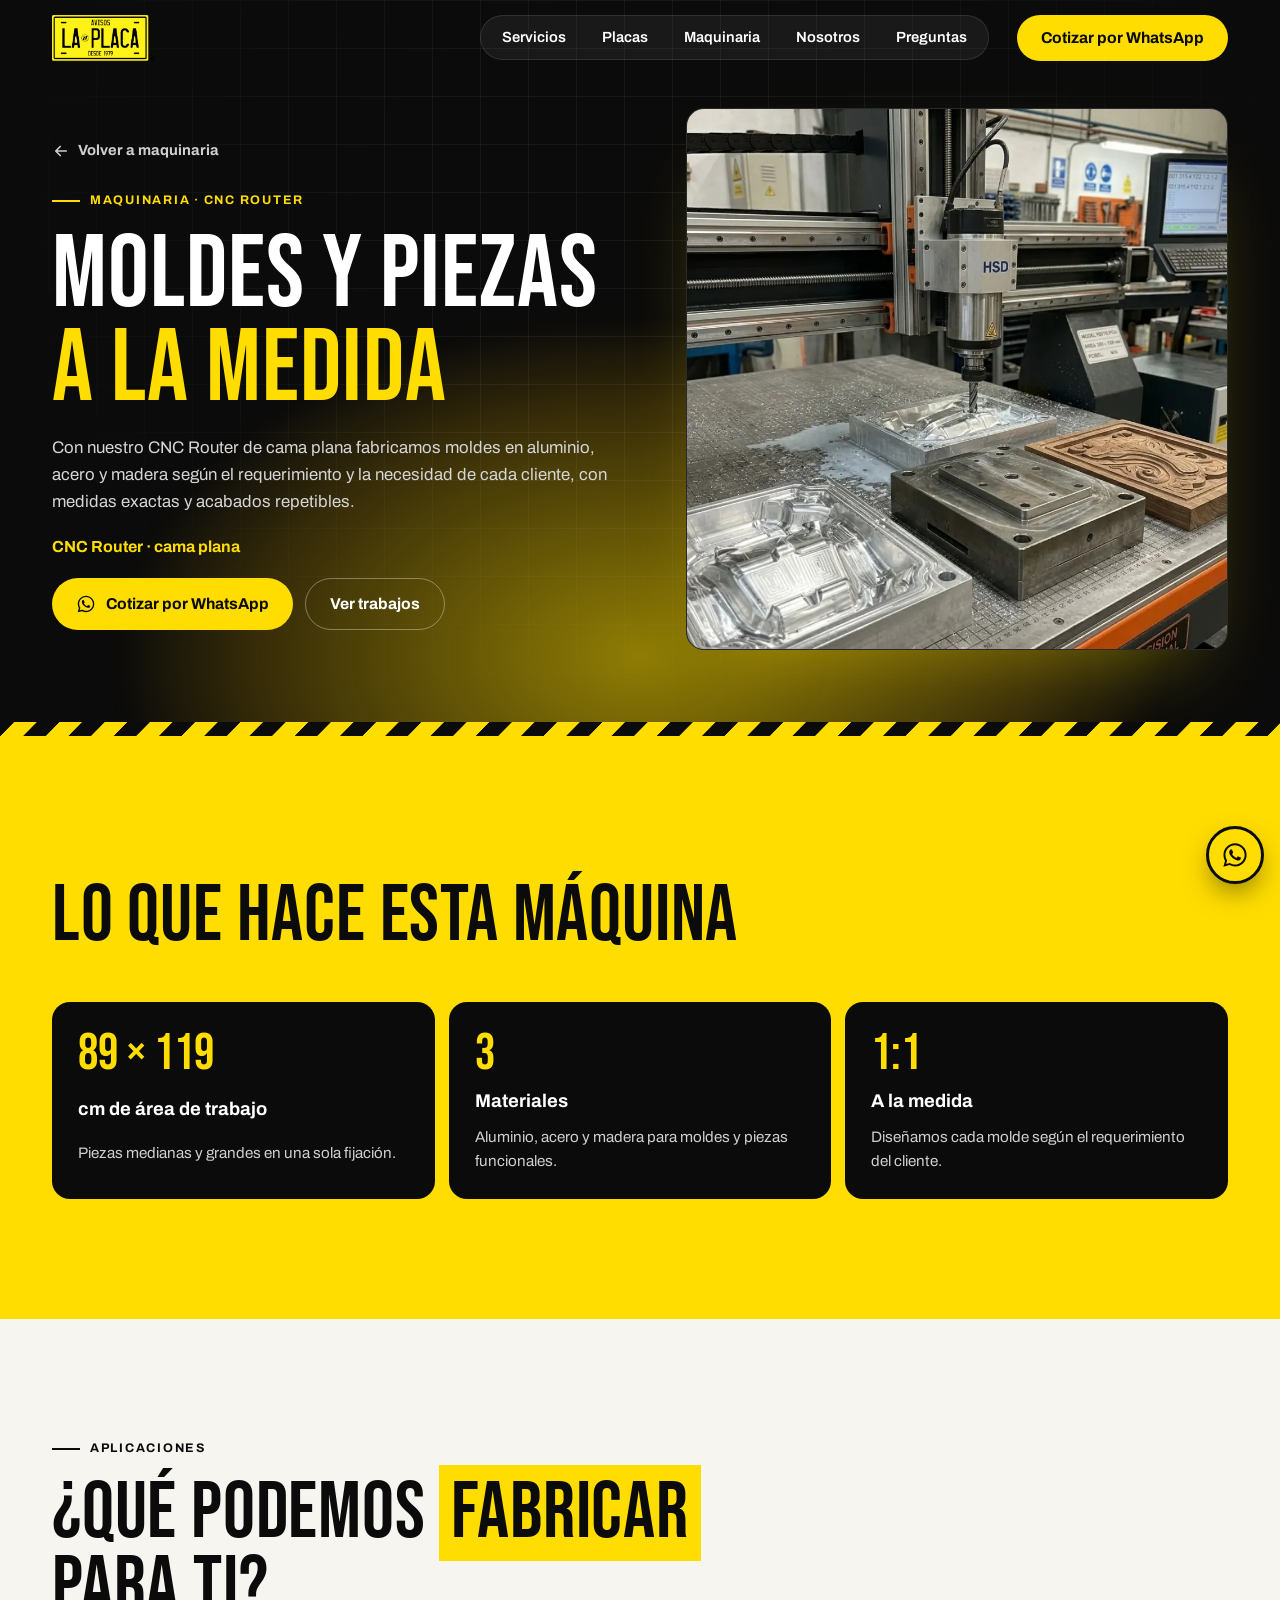
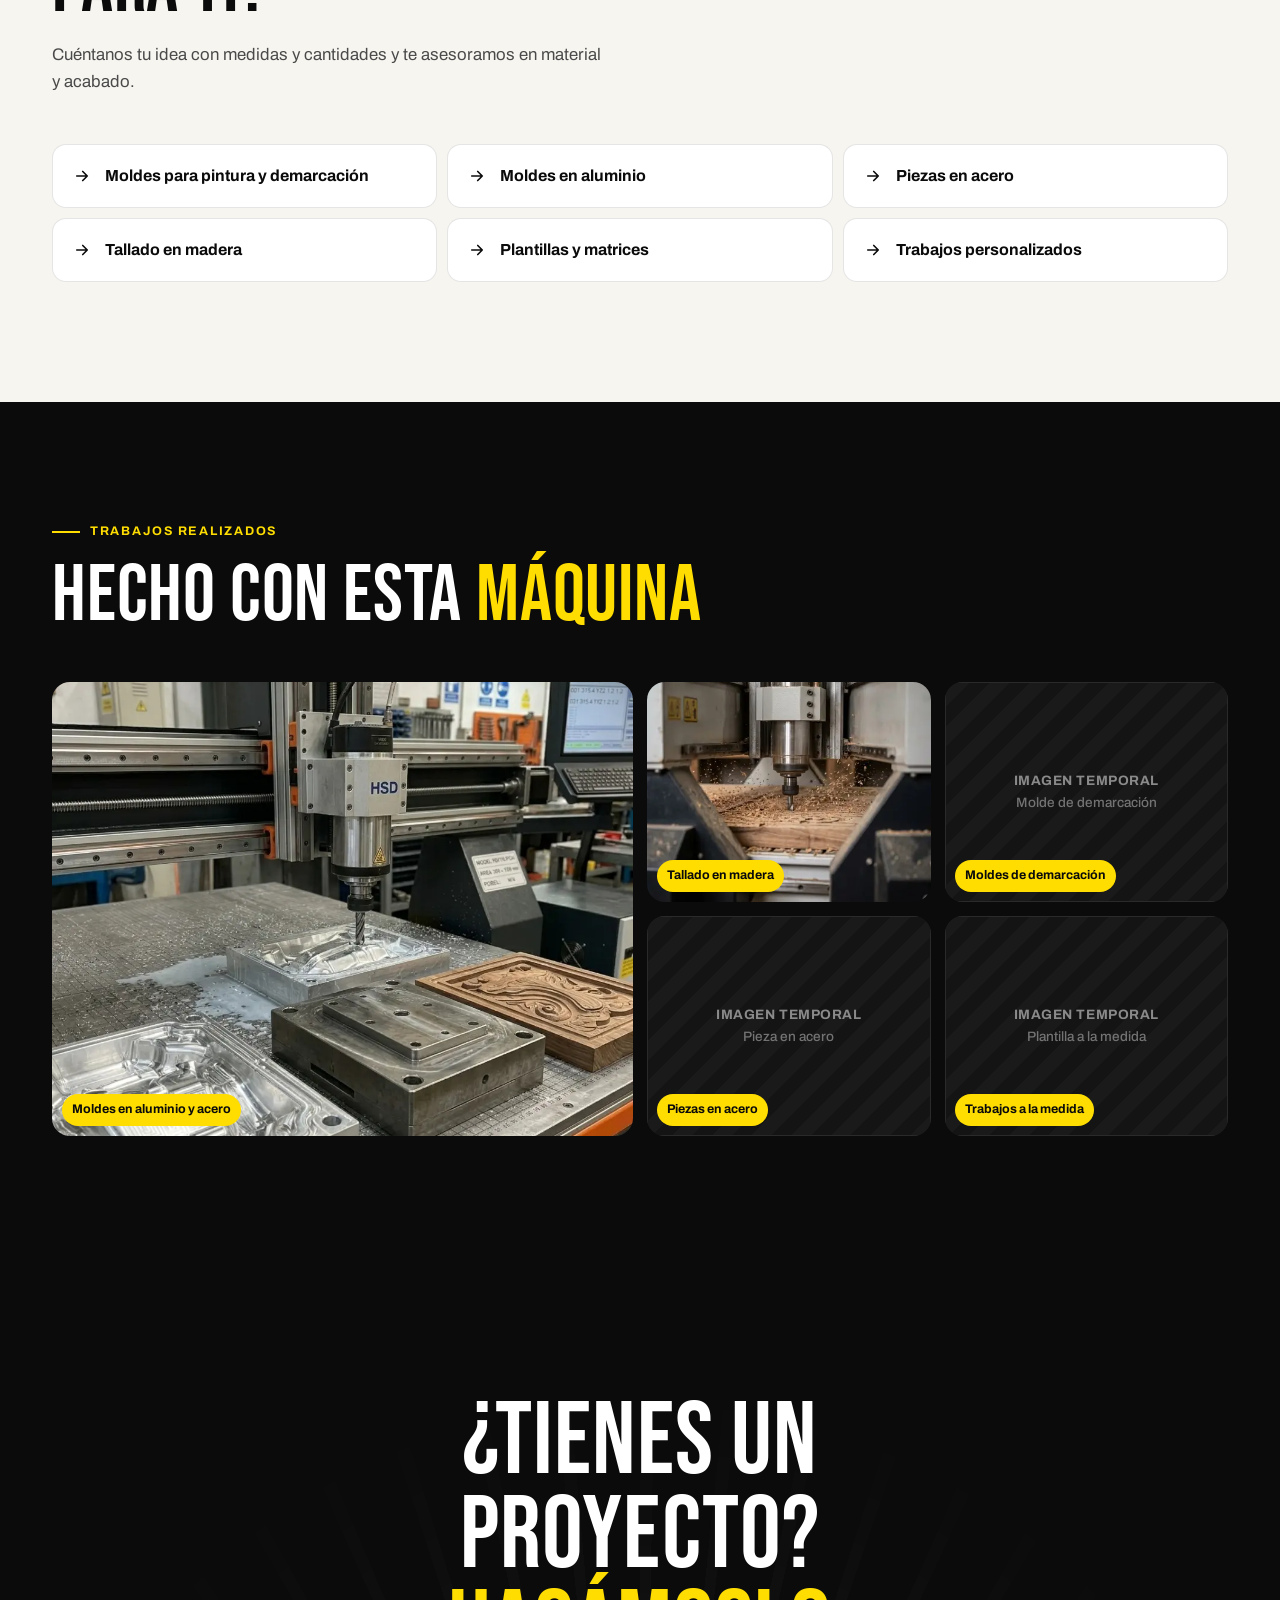
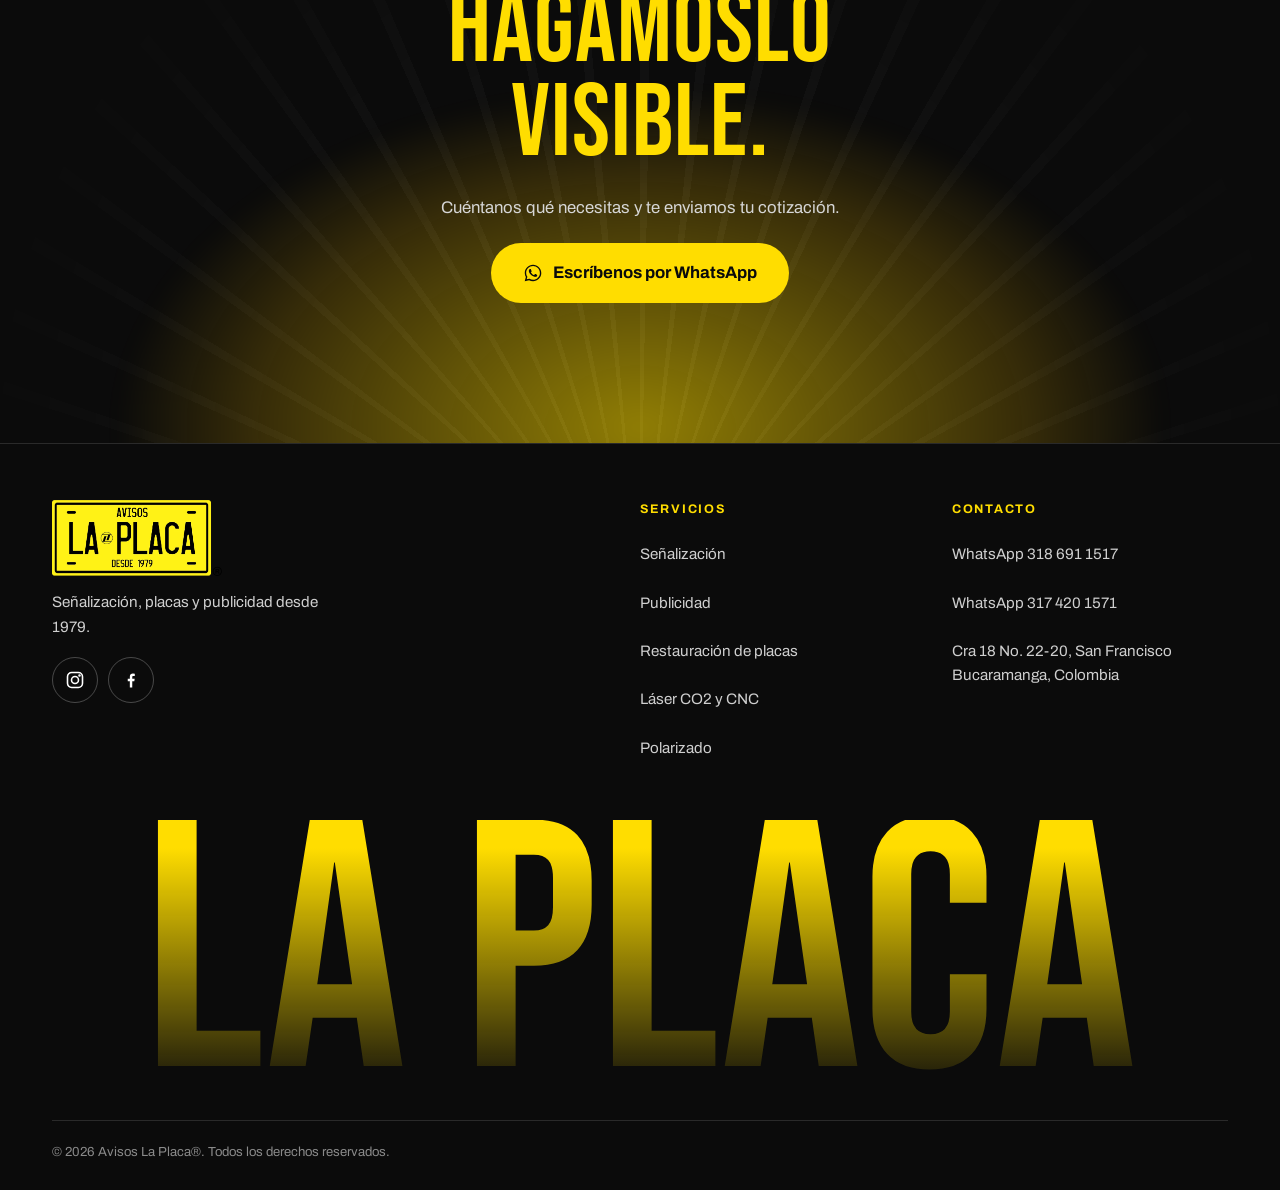
==== cnc-router.html @ 116db252 "Slider de señales, logo en el hero, fachada, nueva foto Roland y subpáginas de maquinaria Co-Authore" ====
<!doctype html>
<html lang="es">
<head>
  <meta charset="utf-8">
  <meta name="viewport" content="width=device-width, initial-scale=1, viewport-fit=cover">
  <title>CNC Router: moldes en aluminio, acero y madera | Avisos La Placa</title>
  <meta name="description" content="CNC Router en Bucaramanga con área de 90 × 120 cm: moldes en aluminio, acero y madera, moldes para pintura y demarcación y trabajos a la medida.">
  <meta name="theme-color" content="#0B0B0B">
  <link rel="icon" href="assets/img/logo-la-placa.png">
  <script>document.documentElement.classList.add('js');</script>
  <link rel="preconnect" href="https://fonts.googleapis.com">
  <link rel="preconnect" href="https://fonts.gstatic.com" crossorigin>
  <link href="https://fonts.googleapis.com/css2?family=Bebas+Neue&family=Archivo:wght@400;500;600;700;800&display=swap" rel="stylesheet">
  <link rel="preload" as="image" href="assets/img/logo-la-placa.webp" type="image/webp">
  <link rel="stylesheet" href="assets/css/styles.css">
</head>
<body class="subpage">

  <a class="skip" href="#main">Saltar al contenido</a>

  <!-- ===== Header ===== -->
  <header class="header" id="header">
    <div class="container header__inner">
      <a href="index.html" class="header__brand" aria-label="Avisos La Placa, inicio">
        <picture>
          <source srcset="assets/img/logo-la-placa.webp" type="image/webp">
          <img src="assets/img/logo-la-placa.png" alt="Avisos La Placa" width="673" height="300">
        </picture>
      </a>

      <nav class="nav" id="nav" aria-label="Principal">
        <ul class="nav__list">
          <li><a href="index.html#servicios">Servicios</a></li>
          <li><a href="index.html#placas">Placas</a></li>
          <li><a href="index.html#maquinaria">Maquinaria</a></li>
          <li><a href="index.html#nosotros">Nosotros</a></li>
          <li><a href="index.html#faq">Preguntas</a></li>
        </ul>
        <a class="btn btn--yellow nav__cta" href="https://wa.me/573186911517?text=Hola%20Avisos%20La%20Placa%2C%20quiero%20una%20cotizaci%C3%B3n" target="_blank" rel="noopener">Cotizar por WhatsApp</a>
      </nav>

      <a class="btn btn--yellow btn--sm header__cta" href="https://wa.me/573186911517?text=Hola%20Avisos%20La%20Placa%2C%20quiero%20una%20cotizaci%C3%B3n" target="_blank" rel="noopener">Cotizar</a>

      <button class="burger" id="burger" aria-label="Abrir menú" aria-expanded="false" aria-controls="nav">
        <span></span><span></span>
      </button>
    </div>
  </header>

  <main id="main">

    <!-- ===== Hero máquina (negro) ===== -->
    <section class="sub-hero">
      <div class="hero__glow" aria-hidden="true"></div>
      <div class="hero__grid" aria-hidden="true"></div>
      <div class="container sub-hero__inner">
        <div class="sub-hero__copy">
          <a class="back" href="index.html#maquinaria" data-reveal><svg class="ico" aria-hidden="true"><use href="#i-arrow"/></svg> Volver a maquinaria</a>
          <p class="eyebrow" data-reveal>Maquinaria · CNC Router</p>
          <h1 class="display sub-hero__title" data-split>Moldes y piezas <span class="hl">a la medida</span></h1>
          <p class="lead" data-reveal>Con nuestro CNC Router de cama plana fabricamos moldes en aluminio, acero y madera según el requerimiento y la necesidad de cada cliente, con medidas exactas y acabados repetibles.</p>
          <p class="machine__model" data-reveal>CNC Router · cama plana</p>
          <div class="hero__actions" data-reveal>
            <a class="btn btn--yellow" href="https://wa.me/573186911517?text=Hola%2C%20quiero%20cotizar%20un%20trabajo%20en%20CNC" target="_blank" rel="noopener"><svg class="ico" aria-hidden="true"><use href="#i-wa"/></svg> Cotizar por WhatsApp</a>
            <a class="btn btn--ghost" href="#trabajos">Ver trabajos</a>
          </div>
        </div>
        <div class="sub-hero__media" data-reveal><img src="assets/img/cnc-moldes-960.webp" srcset="assets/img/cnc-moldes-480.webp 480w, assets/img/cnc-moldes-960.webp 960w" sizes="(min-width: 1024px) 50vw, 100vw" width="960" height="960" alt="CNC Router mecanizando moldes de aluminio, con piezas en acero y madera tallada sobre la cama" decoding="async"></div>
      </div>
    </section>

    <!-- ===== Capacidades (amarillo) ===== -->
    <section class="section section--yellow">
      <div class="hazard hazard--top" aria-hidden="true"></div>
      <div class="container">
        <div class="section__head">
          <p class="eyebrow eyebrow--dark" data-reveal>Capacidades</p>
          <h2 class="display h2" data-split>Lo que hace esta máquina</h2>
        </div>
        <ul class="caps">
          <li data-reveal><strong><span data-count="90">90</span> × <span data-count="120">120</span></strong><h3>cm de área de trabajo</h3><p>Piezas medianas y grandes en una sola fijación.</p></li>
          <li data-reveal><strong>3</strong><h3>Materiales</h3><p>Aluminio, acero y madera para moldes y piezas funcionales.</p></li>
          <li data-reveal><strong>1:1</strong><h3>A la medida</h3><p>Diseñamos cada molde según el requerimiento del cliente.</p></li>
        </ul>
      </div>
    </section>

    <!-- ===== Aplicaciones (blanco) ===== -->
    <section class="section section--white">
      <div class="container">
        <div class="section__head">
          <p class="eyebrow eyebrow--dark" data-reveal>Aplicaciones</p>
          <h2 class="display h2" data-split>¿Qué podemos <span class="hl-ink">fabricar</span> para ti?</h2>
          <p class="lead lead--dark" data-reveal>Cuéntanos tu idea con medidas y cantidades y te asesoramos en material y acabado.</p>
        </div>
        <ul class="apps">
          <li data-reveal><svg class="ico" aria-hidden="true"><use href="#i-arrow"/></svg>Moldes para pintura y demarcación</li>
          <li data-reveal><svg class="ico" aria-hidden="true"><use href="#i-arrow"/></svg>Moldes en aluminio</li>
          <li data-reveal><svg class="ico" aria-hidden="true"><use href="#i-arrow"/></svg>Piezas en acero</li>
          <li data-reveal><svg class="ico" aria-hidden="true"><use href="#i-arrow"/></svg>Tallado en madera</li>
          <li data-reveal><svg class="ico" aria-hidden="true"><use href="#i-arrow"/></svg>Plantillas y matrices</li>
          <li data-reveal><svg class="ico" aria-hidden="true"><use href="#i-arrow"/></svg>Trabajos personalizados</li>
        </ul>
      </div>
    </section>

    <!-- ===== Trabajos (negro) ===== -->
    <section class="section section--black" id="trabajos">
      <div class="container">
        <div class="section__head">
          <p class="eyebrow" data-reveal>Trabajos realizados</p>
          <h2 class="display h2" data-split>Hecho con esta <span class="hl">máquina</span></h2>
        </div>
        <div class="gallery">
          <figure class="gallery__item gallery__item--tall" data-reveal><img src="assets/img/cnc-moldes-960.webp" srcset="assets/img/cnc-moldes-480.webp 480w, assets/img/cnc-moldes-960.webp 960w" sizes="(min-width: 768px) 50vw, 100vw" width="960" height="960" alt="Moldes de aluminio y acero mecanizados en el CNC" loading="lazy" decoding="async"><figcaption>Moldes en aluminio y acero</figcaption></figure>
          <figure class="gallery__item" data-reveal><img src="assets/img/cnc-madera-960.webp" srcset="assets/img/cnc-madera-480.webp 480w, assets/img/cnc-madera-960.webp 960w" sizes="(min-width: 768px) 25vw, 50vw" width="960" height="960" alt="Fresa del CNC Router tallando una pieza de madera" loading="lazy" decoding="async"><figcaption>Tallado en madera</figcaption></figure>
          <figure class="gallery__item" data-reveal><div class="ph ph--dark"><span>Imagen temporal<br><small>Molde de demarcación</small></span></div><figcaption>Moldes de demarcación</figcaption></figure>
          <figure class="gallery__item" data-reveal><div class="ph ph--dark"><span>Imagen temporal<br><small>Pieza en acero</small></span></div><figcaption>Piezas en acero</figcaption></figure>
          <figure class="gallery__item" data-reveal><div class="ph ph--dark"><span>Imagen temporal<br><small>Plantilla a la medida</small></span></div><figcaption>Trabajos a la medida</figcaption></figure>
        </div>
      </div>
    </section>

    <!-- ===== CTA final (negro) ===== -->
    <section class="cta">
      <div class="hero__glow hero__glow--bottom" aria-hidden="true"></div>
      <div class="container cta__inner">
        <h2 class="display cta__title" data-split>¿Tienes un proyecto? <span class="hl">Hagámoslo visible.</span></h2>
        <p class="lead" data-reveal>Cuéntanos qué necesitas y te enviamos tu cotización.</p>
        <a class="btn btn--yellow btn--lg" href="https://wa.me/573186911517?text=Hola%2C%20quiero%20cotizar%20un%20trabajo%20en%20CNC" target="_blank" rel="noopener" data-reveal>
          <svg class="ico" aria-hidden="true"><use href="#i-wa"/></svg> Escríbenos por WhatsApp
        </a>
      </div>
    </section>
  </main>

  <!-- ===== Footer ===== -->
  <footer class="footer">
    <div class="container">
      <div class="footer__top">
        <div class="footer__brand">
          <picture>
            <source srcset="assets/img/logo-la-placa.webp" type="image/webp">
            <img src="assets/img/logo-la-placa.png" alt="Avisos La Placa" width="673" height="300" loading="lazy">
          </picture>
          <p>Señalización, placas y publicidad desde 1979.</p>
          <ul class="social">
            <li><a href="https://www.instagram.com/avisoslaplaca/" target="_blank" rel="noopener" aria-label="Instagram de Avisos La Placa"><svg aria-hidden="true"><use href="#i-ig"/></svg></a></li>
            <li><a href="https://www.facebook.com/avisoslaplaca1" target="_blank" rel="noopener" aria-label="Facebook de Avisos La Placa"><svg aria-hidden="true"><use href="#i-fb"/></svg></a></li>
          </ul>
        </div>
        <div class="footer__col">
          <h3>Servicios</h3>
          <ul>
            <li><a href="index.html#servicios">Señalización</a></li>
            <li><a href="index.html#servicios">Publicidad</a></li>
            <li><a href="index.html#placas">Restauración de placas</a></li>
            <li><a href="index.html#maquinaria">Láser CO2 y CNC</a></li>
            <li><a href="index.html#servicios">Polarizado</a></li>
          </ul>
        </div>
        <div class="footer__col">
          <h3>Contacto</h3>
          <ul>
            <li><a href="https://wa.me/573186911517" target="_blank" rel="noopener">WhatsApp 318 691 1517</a></li>
            <li><a href="https://wa.me/573174201571" target="_blank" rel="noopener">WhatsApp 317 420 1571</a></li>
            <li><a href="https://www.google.com/maps/search/?api=1&amp;query=Cra+18+%2322-20+San+Francisco+Bucaramanga+Colombia" target="_blank" rel="noopener">Cra 18 No. 22-20, San Francisco<br>Bucaramanga, Colombia</a></li>
          </ul>
        </div>
      </div>
      <div class="footer__word" aria-hidden="true">LA PLACA</div>
      <div class="footer__bottom">
        <p>© <span id="year">2026</span> Avisos La Placa®. Todos los derechos reservados.</p>
      </div>
    </div>
  </footer>

  <!-- WhatsApp flotante -->
  <a class="wa-float" href="https://wa.me/573186911517?text=Hola%20Avisos%20La%20Placa" target="_blank" rel="noopener" aria-label="Escríbenos por WhatsApp">
    <svg aria-hidden="true"><use href="#i-wa"/></svg>
  </a>

  <!-- ===== Íconos SVG ===== -->
  <svg width="0" height="0" style="position:absolute" aria-hidden="true">
    <symbol id="i-wa" viewBox="0 0 24 24"><path fill="currentColor" d="M12.04 2C6.58 2 2.13 6.45 2.13 11.91c0 1.75.46 3.45 1.32 4.95L2.05 22l5.25-1.38a9.9 9.9 0 0 0 4.74 1.21c5.46 0 9.91-4.45 9.91-9.91C21.95 6.45 17.5 2 12.04 2Zm0 18.15c-1.48 0-2.93-.4-4.2-1.15l-.3-.18-3.12.82.83-3.04-.2-.31a8.2 8.2 0 0 1-1.26-4.38c0-4.54 3.7-8.24 8.24-8.24 4.54 0 8.24 3.7 8.24 8.24 0 4.55-3.7 8.24-8.23 8.24Zm4.52-6.16c-.25-.12-1.47-.72-1.69-.81-.23-.08-.39-.12-.56.13-.16.25-.64.81-.79.97-.14.17-.29.19-.54.06-.25-.12-1.05-.39-1.99-1.23-.74-.66-1.23-1.47-1.38-1.72-.14-.25-.02-.38.11-.51.11-.11.25-.29.37-.43.13-.15.17-.25.25-.42.08-.17.04-.31-.02-.43-.06-.12-.56-1.34-.76-1.84-.2-.48-.41-.42-.56-.43h-.48c-.17 0-.43.06-.66.31-.22.25-.86.85-.86 2.07 0 1.22.89 2.4 1.01 2.56.12.17 1.75 2.67 4.23 3.74.59.26 1.05.41 1.41.52.59.19 1.13.16 1.56.1.48-.07 1.47-.6 1.67-1.18.21-.58.21-1.07.14-1.18-.06-.1-.22-.16-.47-.29Z"/></symbol>
    <symbol id="i-arrow" viewBox="0 0 24 24"><path fill="none" stroke="currentColor" stroke-width="2.2" stroke-linecap="round" stroke-linejoin="round" d="M5 12h14M13 6l6 6-6 6"/></symbol>
    <symbol id="i-megaphone" viewBox="0 0 24 24"><g fill="none" stroke="currentColor" stroke-width="1.8" stroke-linecap="round" stroke-linejoin="round"><path d="M3 11v2a1 1 0 0 0 1 1h3l6 4V6L7 10H4a1 1 0 0 0-1 1Z"/><path d="M16 9a3 3 0 0 1 0 6M18.5 6.5a7 7 0 0 1 0 11"/></g></symbol>
    <symbol id="i-plate" viewBox="0 0 24 24"><g fill="none" stroke="currentColor" stroke-width="1.8" stroke-linecap="round"><rect x="2" y="6" width="20" height="12" rx="2"/><path d="M6 10h3M6 14h5M14 10v4M17 10v4"/><circle cx="4.5" cy="8.5" r=".4"/><circle cx="19.5" cy="8.5" r=".4"/></g></symbol>
    <symbol id="i-laser" viewBox="0 0 24 24"><g fill="none" stroke="currentColor" stroke-width="1.8" stroke-linecap="round" stroke-linejoin="round"><path d="M9 2h6v6l-3 3-3-3Z"/><path d="M12 11v6"/><path d="M4 21h16M8 17l-2 4M16 17l2 4"/></g></symbol>
    <symbol id="i-cnc" viewBox="0 0 24 24"><g fill="none" stroke="currentColor" stroke-width="1.8" stroke-linecap="round" stroke-linejoin="round"><path d="M3 4h18M7 4v4h10V4M10 8v5l2 3 2-3V8"/><path d="M3 20h18M5 20v-2h14v2"/></g></symbol>
    <symbol id="i-play" viewBox="0 0 24 24"><path fill="currentColor" d="M8 5.5v13a1 1 0 0 0 1.5.86l10.5-6.5a1 1 0 0 0 0-1.72L9.5 4.64A1 1 0 0 0 8 5.5Z"/></symbol>
    <symbol id="i-ig" viewBox="0 0 24 24"><g fill="none" stroke="currentColor" stroke-width="1.9"><rect x="3" y="3" width="18" height="18" rx="5"/><circle cx="12" cy="12" r="4.2"/><circle cx="17.4" cy="6.6" r=".6" fill="currentColor"/></g></symbol>
    <symbol id="i-fb" viewBox="0 0 24 24"><path fill="currentColor" d="M13.5 21v-7.5h2.5l.4-3h-2.9V8.6c0-.87.25-1.46 1.5-1.46h1.55V4.47A20.6 20.6 0 0 0 14.3 4.3c-2.2 0-3.7 1.34-3.7 3.8v2.4H8.1v3h2.5V21h2.9Z"/></symbol>
  </svg>

  <script src="assets/js/main.js" defer></script>
</body>
</html>
---- assets/css/styles.css ----
/* =========================================================
   Avisos La Placa — estilos
   Mobile first · amarillo / negro / blanco
   ========================================================= */

:root {
  --yellow: #FFDD00;
  --yellow-deep: #F5C400;
  --black: #0B0B0B;
  --ink: #141414;
  --coal: #1B1B1B;
  --line-dark: #2A2A2A;
  --white: #FFFFFF;
  --paper: #F6F5F0;
  --muted: #A3A3A3;
  --muted-dark: #4A4A4A;

  --font-display: "Bebas Neue", "Oswald", Impact, sans-serif;
  --font-body: "Archivo", system-ui, -apple-system, "Segoe UI", sans-serif;

  --radius: 18px;
  --radius-sm: 10px;
  --gutter: 20px;
  --section-y: 88px;
  --header-h: 64px;

  --ease-out: cubic-bezier(.16, 1, .3, 1);
  --ease-io: cubic-bezier(.77, 0, .18, 1);
}

@media (min-width: 768px) {
  :root { --gutter: 32px; --section-y: 120px; --header-h: 76px; }
}

/* ---------- Base ---------- */
*, *::before, *::after { box-sizing: border-box; }
html { scroll-behavior: smooth; scroll-padding-top: var(--header-h); -webkit-text-size-adjust: 100%; }
body {
  margin: 0;
  font-family: var(--font-body);
  font-size: 16px;
  line-height: 1.6;
  color: var(--white);
  background: var(--black);
  -webkit-font-smoothing: antialiased;
  overflow-x: hidden;
}
main { overflow-x: clip; }
img, svg { display: block; max-width: 100%; }
img { height: auto; }
a { color: inherit; text-decoration: none; }
ul, ol { margin: 0; padding: 0; list-style: none; }
h1, h2, h3, p { margin: 0; }
button { font: inherit; color: inherit; background: none; border: 0; cursor: pointer; }
:focus-visible { outline: 3px solid var(--yellow); outline-offset: 3px; border-radius: 6px; }
.section--yellow :focus-visible, .card--yellow :focus-visible { outline-color: var(--black); }

.container { width: 100%; max-width: 1240px; margin-inline: auto; padding-inline: var(--gutter); }

.skip {
  position: absolute; left: 12px; top: -60px; z-index: 200;
  background: var(--yellow); color: var(--black); padding: 10px 16px; border-radius: 8px; font-weight: 700;
}
.skip:focus { top: 12px; }

/* ---------- Tipografía ---------- */
.display {
  font-family: var(--font-display);
  font-weight: 400;
  line-height: .92;
  letter-spacing: .01em;
  text-transform: uppercase;
}
.h2 { font-size: clamp(2.6rem, 9vw, 5rem); }
.lead { font-size: 1.05rem; color: #D6D6D6; max-width: 56ch; }
.lead--dark { color: var(--muted-dark); }
.section--yellow .lead--dark { color: #2B2B2B; }
.hl { color: var(--yellow); }
.hl-ink {
  background: var(--yellow); color: var(--black);
  padding: 0 .15em; box-decoration-break: clone; -webkit-box-decoration-break: clone;
}

.eyebrow {
  display: inline-flex; align-items: center; gap: 10px;
  font-size: .78rem; font-weight: 700; letter-spacing: .14em; text-transform: uppercase;
  color: var(--yellow); margin-bottom: 18px;
}
.eyebrow::before { content: ""; width: 28px; height: 2px; background: currentColor; }
.eyebrow .dot { display: none; }
.eyebrow--dark { color: var(--black); }

/* ---------- Botones ---------- */
.btn {
  --h: 52px;
  display: inline-flex; align-items: center; justify-content: center; gap: 10px;
  min-height: var(--h); padding: 0 24px;
  border-radius: 999px; font-weight: 700; font-size: .98rem;
  transition: transform .2s var(--ease-out), background-color .2s, color .2s, box-shadow .2s;
  cursor: pointer; white-space: nowrap;
}
.btn:active { transform: scale(.97); }
.btn--sm { --h: 44px; padding: 0 18px; font-size: .9rem; }
.btn--lg { --h: 60px; padding: 0 32px; font-size: 1.05rem; }
.btn--yellow { background: var(--yellow); color: var(--black); box-shadow: 0 0 0 0 rgba(255, 221, 0, .5); }
.btn--yellow:hover { background: var(--white); box-shadow: 0 10px 30px -10px rgba(255, 221, 0, .6); }
.btn--ghost { border: 1.5px solid rgba(255, 255, 255, .35); color: var(--white); }
.btn--ghost:hover { border-color: var(--yellow); color: var(--yellow); }
.btn--black { background: var(--black); color: var(--white); }
.btn--black:hover { background: var(--yellow); color: var(--black); }
.ico { width: 20px; height: 20px; flex: none; }

.link {
  display: inline-flex; align-items: center; gap: 8px; min-height: 44px;
  font-weight: 700; color: var(--yellow);
}
.link .ico { width: 18px; height: 18px; transition: transform .25s var(--ease-out); }
.link:hover .ico { transform: translateX(4px); }
.link--ink { color: var(--black); }

/* =========================================================
   INTRO móvil — franjas amarillas + logo
   ========================================================= */
.intro { display: none; }
.has-intro body { overflow: hidden; }
.has-intro .intro {
  display: block; position: fixed; inset: 0; z-index: 1000; pointer-events: none;
}
.intro__stripes { position: absolute; inset: 0; display: flex; }
.intro__stripes span {
  flex: 1 1 0; height: 100%; background: #FFF215;
  transform: scaleY(0); transform-origin: bottom;
  animation: stripeIn .55s var(--ease-io) forwards;
  margin-left: -1px; /* evita líneas entre franjas */
}
.intro__stripes span:nth-child(even) { transform-origin: top; }
.intro__stripes span:nth-child(1) { animation-delay: .05s; }
.intro__stripes span:nth-child(2) { animation-delay: .12s; }
.intro__stripes span:nth-child(3) { animation-delay: .19s; }
.intro__stripes span:nth-child(4) { animation-delay: .26s; }
.intro__stripes span:nth-child(5) { animation-delay: .33s; }
.intro__stripes span:nth-child(6) { animation-delay: .40s; }

.intro__logo {
  position: absolute; inset: 0; display: grid; place-items: center; padding: 0 12%;
}
.intro__logo picture {
  width: 100%; max-width: 320px;
  opacity: 0; transform: scale(.85);
  animation: logoIn .6s var(--ease-out) .85s forwards;
}
.intro__logo img { width: 100%; }

/* Salida */
.intro.is-leaving .intro__logo picture { animation: logoOut .35s var(--ease-io) forwards; }
.intro.is-leaving .intro__stripes span {
  transform: scaleY(1);
  animation: stripeOut .55s var(--ease-io) forwards;
}
.intro.is-leaving .intro__stripes span:nth-child(1) { animation-delay: .20s; }
.intro.is-leaving .intro__stripes span:nth-child(2) { animation-delay: .26s; }
.intro.is-leaving .intro__stripes span:nth-child(3) { animation-delay: .32s; }
.intro.is-leaving .intro__stripes span:nth-child(4) { animation-delay: .38s; }
.intro.is-leaving .intro__stripes span:nth-child(5) { animation-delay: .44s; }
.intro.is-leaving .intro__stripes span:nth-child(6) { animation-delay: .50s; }

@keyframes stripeIn { to { transform: scaleY(1); } }
@keyframes stripeOut { from { transform: scaleY(1); } to { transform: scaleY(0); } }
@keyframes logoIn { to { opacity: 1; transform: scale(1); } }
@keyframes logoOut { to { opacity: 0; transform: scale(1.08); } }
/* Invierte el origen al salir para que las franjas "se retiren" */
.intro.is-leaving .intro__stripes span { transform-origin: top; }
.intro.is-leaving .intro__stripes span:nth-child(even) { transform-origin: bottom; }

/* =========================================================
   HEADER
   ========================================================= */
.header {
  position: fixed; inset: 0 0 auto 0; z-index: 100; height: var(--header-h);
  transition: background-color .3s, backdrop-filter .3s, border-color .3s;
  border-bottom: 1px solid transparent;
}
.header.is-scrolled {
  background: rgba(11, 11, 11, .82);
  backdrop-filter: blur(14px); -webkit-backdrop-filter: blur(14px);
  border-bottom-color: rgba(255, 255, 255, .08);
}
.header__inner { height: 100%; display: flex; align-items: center; gap: 12px; }
.header__brand { margin-right: auto; display: block; position: relative; z-index: 2; }
.header__brand img { height: 38px; width: auto; }
@media (min-width: 768px) { .header__brand img { height: 46px; } }

.burger {
  width: 44px; height: 44px; border-radius: 50%;
  display: grid; place-content: center; gap: 6px;
  background: var(--white); position: relative; z-index: 2;
}
.burger span { display: block; width: 18px; height: 2px; background: var(--black); transition: transform .3s var(--ease-out); }
.burger[aria-expanded="true"] span:first-child { transform: translateY(4px) rotate(45deg); }
.burger[aria-expanded="true"] span:last-child { transform: translateY(-4px) rotate(-45deg); }

/* Menú móvil */
.nav {
  position: fixed; inset: 0; z-index: 1;
  background: var(--yellow); color: var(--black);
  display: flex; flex-direction: column; justify-content: center; gap: 32px;
  padding: calc(var(--header-h) + 24px) var(--gutter) 40px;
  clip-path: circle(0 at calc(100% - 42px) 32px);
  transition: clip-path .6s var(--ease-io);
  visibility: hidden;
}
.nav.is-open { clip-path: circle(150% at calc(100% - 42px) 32px); visibility: visible; }
.nav__list { display: grid; gap: 4px; }
.nav__list a {
  font-family: var(--font-display); font-size: 3.2rem; line-height: 1.05; display: block; padding: 4px 0;
  opacity: 0; transform: translateY(20px);
  transition: opacity .4s, transform .5s var(--ease-out);
}
.nav.is-open .nav__list a { opacity: 1; transform: none; }
.nav.is-open .nav__list li:nth-child(1) a { transition-delay: .15s; }
.nav.is-open .nav__list li:nth-child(2) a { transition-delay: .2s; }
.nav.is-open .nav__list li:nth-child(3) a { transition-delay: .25s; }
.nav.is-open .nav__list li:nth-child(4) a { transition-delay: .3s; }
.nav.is-open .nav__list li:nth-child(5) a { transition-delay: .35s; }
.nav__cta { background: var(--black); color: var(--white); align-self: flex-start; }
.nav__cta:hover { background: var(--white); color: var(--black); }
.header__cta { display: none; }

@media (min-width: 380px) { .header__cta { display: inline-flex; } }

@media (min-width: 1024px) {
  .burger, .header__cta { display: none !important; }
  .nav {
    position: static; clip-path: none; visibility: visible; background: none; color: var(--white);
    flex-direction: row; align-items: center; padding: 0; gap: 28px;
  }
  .nav__list { display: flex; gap: 4px; background: rgba(255, 255, 255, .06); border: 1px solid rgba(255, 255, 255, .1); padding: 5px; border-radius: 999px; }
  .nav__list a {
    font-family: var(--font-body); font-size: .92rem; font-weight: 600; padding: 9px 16px; border-radius: 999px;
    opacity: 1; transform: none; transition: background-color .2s, color .2s;
  }
  .nav__list a:hover { background: var(--yellow); color: var(--black); }
  .nav__cta { background: var(--yellow); color: var(--black); --h: 46px; }
  .nav__cta:hover { background: var(--white); }
}

/* =========================================================
   HERO
   ========================================================= */
.hero {
  position: relative; overflow: hidden; isolation: isolate;
  min-height: 100svh; padding: calc(var(--header-h) + 40px) 0 64px;
  display: flex; align-items: center;
}
.hero__glow {
  position: absolute; z-index: -1; pointer-events: none;
  width: 140vw; height: 90vw; max-width: 1400px; max-height: 900px;
  left: 50%; bottom: -30vw; transform: translateX(-50%);
  background: radial-gradient(closest-side, rgba(255, 221, 0, .55), rgba(255, 196, 0, .18) 55%, transparent 75%);
  filter: blur(10px);
  animation: glow 7s ease-in-out infinite alternate;
}
.hero__glow--sm { bottom: auto; top: -40%; opacity: .45; }
.hero__glow--bottom { bottom: -55%; }
@keyframes glow { from { transform: translateX(-50%) scale(1); } to { transform: translateX(-50%) scale(1.12); } }

.hero__grid {
  position: absolute; inset: 0; z-index: -1; pointer-events: none;
  background-image:
    linear-gradient(rgba(255, 255, 255, .05) 1px, transparent 1px),
    linear-gradient(90deg, rgba(255, 255, 255, .05) 1px, transparent 1px);
  background-size: 48px 48px;
  mask-image: radial-gradient(ellipse at 50% 30%, #000 30%, transparent 75%);
  -webkit-mask-image: radial-gradient(ellipse at 50% 30%, #000 30%, transparent 75%);
}

.hero__inner { display: grid; gap: 48px; align-items: center; }
.hero__title { font-size: clamp(3.4rem, 15vw, 7.6rem); margin-bottom: 22px; }
.hero__lead { margin-bottom: 30px; }
.hero__actions { display: flex; flex-wrap: wrap; gap: 12px; margin-bottom: 40px; }
.hero__actions .btn { flex: 1 1 auto; }
@media (min-width: 480px) { .hero__actions .btn { flex: 0 0 auto; } }

.hero__trust { display: grid; grid-template-columns: repeat(3, 1fr); gap: 12px; border-top: 1px solid rgba(255, 255, 255, .12); padding-top: 22px; max-width: 520px; }
.hero__trust strong { display: block; font-family: var(--font-display); font-size: 2.4rem; line-height: 1; color: var(--yellow); font-weight: 400; }
.hero__trust span { font-size: .8rem; color: var(--muted); line-height: 1.3; display: block; }

/* Visual */
.hero__visual { position: relative; aspect-ratio: 1 / .78; width: 100%; max-width: 560px; margin-inline: auto; }
.plate {
  position: absolute; left: 50%; top: 50%; width: 88%;
  transform: translate(-50%, -50%) rotate(-6deg);
  aspect-ratio: 673 / 300;
  animation: plateFloat 6s ease-in-out infinite;
}
.plate__logo {
  width: 100%; height: 100%;
  filter: drop-shadow(0 30px 40px rgba(255, 221, 0, .35)) drop-shadow(0 16px 22px rgba(0, 0, 0, .7));
}
/* el brillo se recorta con la silueta del logo */
.plate__glint {
  position: absolute; inset: 0; overflow: hidden; pointer-events: none;
  -webkit-mask: url("../img/logo-la-placa.webp") center / 100% 100% no-repeat;
  mask: url("../img/logo-la-placa.webp") center / 100% 100% no-repeat;
}
.plate__shine {
  position: absolute; inset: -50% auto -50% -60%; width: 40%;
  background: linear-gradient(90deg, transparent, rgba(255, 255, 255, .75), transparent);
  transform: skewX(-20deg);
  animation: shine 4.5s var(--ease-io) 1.2s infinite;
}
@keyframes shine { 0% { left: -60%; } 45%, 100% { left: 130%; } }
@keyframes plateFloat {
  0%, 100% { transform: translate(-50%, -50%) rotate(-6deg); }
  50% { transform: translate(-50%, -54%) rotate(-4deg); }
}

.sign { position: absolute; filter: drop-shadow(0 16px 24px rgba(0, 0, 0, .6)); }
.sign--diamond { width: 30%; right: -2%; top: -4%; animation: bob 5s ease-in-out infinite; }
.sign--speed { width: 21%; left: 0; bottom: 2%; animation: bob 6s ease-in-out .6s infinite; }
.sign--exit { width: 30%; right: 4%; bottom: -2%; animation: bob 5.5s ease-in-out 1.1s infinite; }
@keyframes bob { 0%, 100% { transform: translateY(0) rotate(0); } 50% { transform: translateY(-12px) rotate(3deg); } }

@media (min-width: 1024px) {
  .hero__inner { grid-template-columns: 1.1fr 1fr; gap: 40px; }
  .hero__visual { max-width: none; }
}

/* =========================================================
   MARQUEE
   ========================================================= */
.marquee {
  background: var(--yellow); color: var(--black); overflow: hidden;
  border-block: 3px solid var(--black);
  transform: rotate(-1.5deg); margin: -14px -10px 0; position: relative; z-index: 2;
}
.marquee__track {
  display: flex; align-items: center; gap: 22px; width: max-content; padding: 14px 0;
  font-family: var(--font-display); font-size: 1.8rem; text-transform: uppercase; line-height: 1;
  animation: marquee 32s linear infinite;
}
.marquee__track b { font-size: 1rem; font-weight: 400; }
@keyframes marquee { to { transform: translateX(-50%); } }

/* =========================================================
   SECCIONES
   ========================================================= */
.section { position: relative; padding: var(--section-y) 0; overflow: hidden; isolation: isolate; }
.section--white { background: var(--paper); color: var(--black); }
.section--yellow { background: var(--yellow); color: var(--black); }
.section--black { background: var(--black); color: var(--white); }
.section__head { display: grid; gap: 18px; margin-bottom: 48px; max-width: 760px; }
.section__head .eyebrow { margin-bottom: 0; }
.section__head--center { margin-inline: auto; text-align: center; justify-items: center; }

/* ---------- Bento servicios ---------- */
.bento { display: grid; gap: 14px; }
.card {
  position: relative; border-radius: var(--radius); padding: 26px;
  display: flex; flex-direction: column; gap: 14px; overflow: hidden;
  transition: transform .4s var(--ease-out), box-shadow .4s;
}
.card:hover { transform: translateY(-4px); box-shadow: 0 24px 50px -24px rgba(0, 0, 0, .45); }
.card p { font-size: .98rem; }
.card__num { font-family: var(--font-display); font-size: 1.1rem; letter-spacing: .1em; opacity: .55; }
.card__title { font-family: var(--font-display); font-weight: 400; font-size: 2.3rem; line-height: .95; text-transform: uppercase; }
.card__icon { width: 44px; height: 44px; }
.card .link { margin-top: auto; }

.card--black { background: var(--ink); color: var(--white); }
.card--black p { color: #CFCFCF; }
.card--black .card__icon { color: var(--yellow); }
.card--yellow { background: var(--yellow); color: var(--black); }
.card--outline { background: var(--white); color: var(--black); border: 2px solid var(--black); }

.card--feature { background: var(--black); color: var(--white); padding: 0; }
.card__media { aspect-ratio: 4 / 3; overflow: hidden; background: var(--coal); }
.card__media img { width: 100%; height: 100%; object-fit: cover; object-position: center; transition: transform .8s var(--ease-out); }
.card--feature:hover .card__media img { transform: scale(1.05); }

/* Slider de señales (2 visibles) */
.signs { position: relative; aspect-ratio: 2 / 1; }
.signs__track { display: flex; height: 100%; transition: transform .8s var(--ease-io); will-change: transform; }
.signs__slide { flex: 0 0 50%; height: 100%; margin: 0; overflow: hidden; border-right: 3px solid var(--black); }
.card__body { padding: 26px; display: flex; flex-direction: column; gap: 14px; }

.tags { display: flex; flex-wrap: wrap; gap: 8px; }
.tags li {
  font-size: .85rem; font-weight: 600; padding: 7px 12px; border-radius: 999px;
  border: 1px solid rgba(255, 221, 0, .45); color: var(--yellow);
}

@media (min-width: 768px) {
  .bento { grid-template-columns: repeat(2, 1fr); gap: 18px; }
  .card--feature { grid-column: span 2; display: grid; grid-template-columns: 1fr 1fr; }
  .card__media { aspect-ratio: auto; min-height: 100%; }
  .signs { min-height: 320px; }
  .card__body { padding: 36px; justify-content: center; }
}
@media (min-width: 1024px) {
  .bento { grid-template-columns: repeat(3, 1fr); grid-auto-rows: minmax(260px, auto); }
  .card--feature { grid-column: span 2; grid-row: span 2; grid-template-columns: 1fr; grid-template-rows: 1fr auto; }
  .card__media { aspect-ratio: 16 / 9; min-height: 0; }
  .card { padding: 30px; }
  .card--feature { padding: 0; }
}

/* Polarizado discreto */
.also {
  margin-top: 18px; display: flex; flex-wrap: wrap; align-items: center; gap: 10px 18px;
  padding: 18px 22px; border-radius: var(--radius); border: 1px dashed rgba(0, 0, 0, .25);
  color: var(--muted-dark); font-size: .95rem;
}
.also p { flex: 1 1 260px; }
.also__thumbs { display: flex; }
.also__thumbs img { width: 52px; height: 52px; object-fit: cover; border-radius: 50%; border: 2px solid var(--paper); }
.also__thumbs img + img { margin-left: -14px; }
.also strong { color: var(--black); }
.also__label {
  font-size: .72rem; font-weight: 800; letter-spacing: .14em; text-transform: uppercase;
  background: var(--black); color: var(--yellow); padding: 5px 10px; border-radius: 6px;
}

/* ---------- Hazard stripes ---------- */
.hazard { position: absolute; left: 0; right: 0; height: 14px; z-index: -1; }
.hazard--top { top: 0; background: repeating-linear-gradient(-45deg, var(--black) 0 16px, var(--yellow) 16px 32px); animation: hazard 1.5s linear infinite; background-size: 45.25px 100%; }
@keyframes hazard { to { background-position: 45.25px 0; } }

/* ---------- Split (placas) ---------- */
.split { display: grid; gap: 48px; align-items: center; }
.split__copy { display: grid; gap: 20px; }
.split__copy .eyebrow { margin-bottom: 0; }
@media (min-width: 1024px) { .split { grid-template-columns: 1fr 1fr; gap: 72px; } }

.steps { display: grid; gap: 14px; margin-top: 8px; }
.steps li { display: flex; gap: 16px; align-items: flex-start; }
.steps li > span {
  flex: none; width: 40px; height: 40px; border-radius: 50%; background: var(--black); color: var(--yellow);
  display: grid; place-items: center; font-family: var(--font-display); font-size: 1.3rem;
}
.steps strong { display: block; font-size: 1.05rem; }
.steps p { color: #2B2B2B; font-size: .95rem; }

.chips { display: flex; flex-wrap: wrap; gap: 10px; }
.chip { padding: 10px 18px; border-radius: 999px; background: var(--black); color: var(--white); font-weight: 700; font-size: .9rem; }

.ba { position: relative; display: grid; grid-template-columns: 1fr 1fr; gap: 10px; }
.ba__img { margin: 0; aspect-ratio: 3 / 4; border-radius: var(--radius); overflow: hidden; border: 3px solid var(--black); background: var(--black); }
.ba__img img { width: 100%; height: 100%; object-fit: cover; }
.ba__img:last-of-type { transform: translateY(32px); }
.ba__tag {
  position: absolute; top: 14px; padding: 6px 12px; border-radius: 999px;
  font-size: .75rem; font-weight: 800; letter-spacing: .1em; text-transform: uppercase;
}
.ba__tag--a { left: 14px; background: var(--yellow); color: var(--black); }
.ba__tag--b { left: calc(50% + 19px); top: 46px; background: var(--black); color: var(--yellow); }

/* ---------- Placeholders de imagen ---------- */
.ph {
  position: relative; display: grid; place-items: center; text-align: center;
  width: 100%; height: 100%; min-height: 160px; overflow: hidden;
  font-weight: 700; font-size: .85rem; letter-spacing: .04em; text-transform: uppercase;
}
.ph small { font-weight: 500; text-transform: none; letter-spacing: 0; opacity: .8; font-size: .85rem; }
.ph--dark { background: repeating-linear-gradient(-45deg, #1A1A1A 0 14px, #141414 14px 28px); color: #8A8A8A; border: 1px solid var(--line-dark); }
.ph--light { background: repeating-linear-gradient(-45deg, #FFFFFF 0 14px, #F2F2F2 14px 28px); color: #6B6B6B; border: 1px solid rgba(0, 0, 0, .1); }
.ph--wide { aspect-ratio: 16 / 10; min-height: 0; border-radius: var(--radius-sm); }
.ph span { position: relative; z-index: 1; padding: 12px; }

/* ---------- Maquinaria ---------- */
.machines { display: grid; gap: 16px; }
.machine {
  background: var(--ink); border: 1px solid var(--line-dark); border-radius: var(--radius);
  padding: 12px; display: grid; gap: 4px;
  transition: border-color .3s, transform .4s var(--ease-out);
}
.machine:hover { border-color: var(--yellow); transform: translateY(-4px); }
.machine__media { aspect-ratio: 16 / 10; border-radius: var(--radius-sm); overflow: hidden; background: var(--coal); }
.machine__media img { width: 100%; height: 100%; object-fit: cover; transition: transform .8s var(--ease-out); }
.machine:hover .machine__media img { transform: scale(1.05); }
.machine__body { padding: 16px 12px 14px; display: grid; gap: 10px; align-content: start; }
.machine h3 { font-family: var(--font-display); font-weight: 400; font-size: 2rem; line-height: 1; text-transform: uppercase; }
.machine p { color: #CFCFCF; font-size: .96rem; }
.machine__model { color: var(--yellow) !important; font-weight: 700; }
.machine__more { justify-self: start; margin-top: 4px; }
.badge {
  justify-self: start; background: var(--yellow); color: var(--black);
  font-size: .7rem; font-weight: 800; letter-spacing: .14em; text-transform: uppercase; padding: 5px 10px; border-radius: 6px;
}
.spec { display: flex; align-items: baseline; gap: 8px; flex-wrap: wrap; font-family: var(--font-display); color: var(--yellow); }
.spec strong { font-size: 3.2rem; line-height: 1; font-weight: 400; }
.spec span { font-size: 2rem; color: var(--white); }
.spec em { font-family: var(--font-body); font-style: normal; color: var(--muted); font-size: .9rem; }
@media (min-width: 768px) { .machines { grid-template-columns: repeat(3, 1fr); } }

/* ---------- Proceso ---------- */
.process { display: grid; gap: 14px; counter-reset: p; }
.process li {
  position: relative; background: var(--white); border-radius: var(--radius); padding: 26px;
  border: 1px solid rgba(0, 0, 0, .08); display: grid; gap: 8px;
}
.process li::after {
  content: ""; position: absolute; left: 26px; right: 26px; bottom: 0; height: 4px; border-radius: 4px 4px 0 0;
  background: var(--yellow); transform: scaleX(0); transform-origin: left; transition: transform .6s var(--ease-out) .2s;
}
.process li.is-in::after { transform: scaleX(1); }
.process__n { font-family: var(--font-display); font-size: 3rem; line-height: 1; color: var(--black); -webkit-text-stroke: 0; }
.process h3 { font-size: 1.2rem; }
.process p { color: var(--muted-dark); font-size: .95rem; }
@media (min-width: 768px) { .process { grid-template-columns: repeat(2, 1fr); } }
@media (min-width: 1024px) { .process { grid-template-columns: repeat(4, 1fr); } }

/* ---------- Nosotros ---------- */
.about { display: grid; gap: 32px; position: relative; }
.about__year {
  font-family: var(--font-display); font-size: clamp(7rem, 38vw, 22rem); line-height: .8;
  color: transparent; -webkit-text-stroke: 2px var(--black); opacity: .9;
}
.about__photo { position: relative; padding-bottom: .5em; font-size: clamp(7rem, 38vw, 22rem); }
.about__photo img {
  width: 100%; aspect-ratio: 4 / 3; object-fit: cover; object-position: center 40%;
  border-radius: var(--radius); border: 4px solid var(--black); font-size: 1rem;
}
.about__photo .about__year {
  position: absolute; left: .04em; bottom: 0; font-size: 1em;
  color: var(--yellow); opacity: 1;
}
.about__copy { display: grid; gap: 18px; }
.about__copy .eyebrow { margin-bottom: 0; }
.stats { display: grid; grid-template-columns: repeat(2, 1fr); gap: 12px; }
.stats li { background: var(--black); color: var(--white); border-radius: var(--radius); padding: 22px 18px; display: grid; gap: 6px; }
.stats strong { font-family: var(--font-display); font-weight: 400; font-size: 3.2rem; line-height: 1; color: var(--yellow); }
.stats span { font-size: .88rem; color: #CFCFCF; line-height: 1.3; }
.about__main { display: grid; gap: 32px; }

/* Video (YouTube Short, carga al tocar) */
.about__video { width: 100%; max-width: 340px; justify-self: center; }
.yt, .about__video iframe {
  position: relative; display: block; width: 100%; aspect-ratio: 9 / 16;
  border-radius: 26px; overflow: hidden; border: 4px solid var(--black); background: var(--black);
}
.yt { padding: 0; box-shadow: 14px 14px 0 var(--black); transition: transform .3s var(--ease-out), box-shadow .3s var(--ease-out); }
.yt:hover { transform: translate(-4px, -4px); box-shadow: 18px 18px 0 var(--black); }
.yt img { width: 100%; height: 100%; object-fit: cover; }
.yt::after { content: ""; position: absolute; inset: 0; background: linear-gradient(180deg, transparent 55%, rgba(0, 0, 0, .7)); }
.yt__play {
  position: absolute; left: 50%; top: 50%; z-index: 1; width: 76px; height: 76px; margin: -38px 0 0 -38px;
  border-radius: 50%; background: var(--yellow); color: var(--black); display: grid; place-items: center;
  border: 3px solid var(--black); animation: pulse 2.6s ease-out infinite;
}
.yt__play svg { width: 32px; height: 32px; margin-left: 4px; }
.yt__label {
  position: absolute; left: 0; right: 0; bottom: 22px; z-index: 1; text-align: center;
  font-family: var(--font-display); font-size: 1.7rem; color: var(--white); letter-spacing: .03em;
}
.about__video iframe { height: auto; box-shadow: 14px 14px 0 var(--black); }

@media (min-width: 1024px) {
  .about { grid-template-columns: 1.4fr .6fr; align-items: center; column-gap: 72px; }
  .stats { grid-template-columns: repeat(4, 1fr); grid-column: 1 / -1; }
}

/* ---------- Galería ---------- */
.gallery { display: grid; grid-template-columns: repeat(2, 1fr); gap: 10px; }
.gallery__item { margin: 0; position: relative; border-radius: var(--radius); overflow: hidden; aspect-ratio: 1; }
.gallery__item--tall { grid-column: span 2; aspect-ratio: 16 / 10; }
.gallery__item { background: var(--coal); }
.gallery__item img { width: 100%; height: 100%; object-fit: cover; transition: transform .8s var(--ease-out); }
.gallery__item:hover img { transform: scale(1.05); }
.gallery__item figcaption {
  position: absolute; left: 10px; bottom: 10px; z-index: 2;
  background: var(--yellow); color: var(--black); font-weight: 700; font-size: .78rem;
  padding: 6px 10px; border-radius: 999px;
}
@media (min-width: 768px) {
  .gallery { grid-template-columns: repeat(4, 1fr); grid-auto-rows: 220px; gap: 14px; }
  .gallery__item { aspect-ratio: auto; }
  .gallery__item--tall { grid-column: span 2; grid-row: span 2; aspect-ratio: auto; }
}

/* ---------- FAQ ---------- */
.faq { display: grid; gap: 40px; }
.faq__head { display: grid; gap: 18px; align-content: start; justify-items: start; }
.faq__head .eyebrow { margin-bottom: 0; }
.faq__list { display: grid; gap: 10px; }
.qa { background: var(--white); border-radius: 14px; border: 1px solid rgba(0, 0, 0, .1); transition: background-color .3s; }
.qa[open] { background: var(--yellow); border-color: var(--yellow); }
.qa summary {
  list-style: none; cursor: pointer; min-height: 60px; padding: 16px 56px 16px 20px; position: relative;
  font-weight: 700; display: flex; align-items: center;
}
.qa summary::-webkit-details-marker { display: none; }
.qa summary::after {
  content: ""; position: absolute; right: 18px; top: 50%; width: 26px; height: 26px; margin-top: -13px; border-radius: 50%;
  background: var(--black) url("data:image/svg+xml,%3Csvg xmlns='http://www.w3.org/2000/svg' viewBox='0 0 24 24'%3E%3Cpath d='M12 6v12M6 12h12' stroke='%23FFDD00' stroke-width='2.4' stroke-linecap='round'/%3E%3C/svg%3E") center / 14px no-repeat;
  transition: transform .3s var(--ease-out);
}
.qa[open] summary::after { transform: rotate(45deg); }
.qa p { padding: 0 20px 20px; color: #2B2B2B; }
@media (min-width: 1024px) { .faq { grid-template-columns: .9fr 1.1fr; gap: 72px; } .faq__head { position: sticky; top: calc(var(--header-h) + 24px); } }

/* ---------- CTA ---------- */
.cta { position: relative; overflow: hidden; isolation: isolate; padding: calc(var(--section-y) + 20px) 0; text-align: center; background: var(--black); }
.cta::before {
  content: ""; position: absolute; inset: 0; z-index: -1;
  background: repeating-conic-gradient(from 0deg at 50% 120%, rgba(255, 255, 255, .06) 0 1deg, transparent 1deg 6deg);
  mask-image: radial-gradient(circle at 50% 100%, #000, transparent 70%);
  -webkit-mask-image: radial-gradient(circle at 50% 100%, #000, transparent 70%);
}
.cta__inner { display: grid; justify-items: center; gap: 22px; }
.cta__title { font-size: clamp(3rem, 12vw, 6.4rem); max-width: 14ch; }
.cta .lead { margin-inline: auto; }

/* ---------- Footer ---------- */
.footer { background: var(--black); border-top: 1px solid var(--line-dark); padding: 56px 0 28px; color: #CFCFCF; overflow: hidden; }
.footer__top { display: grid; gap: 36px; }
.footer__brand img { width: 170px; margin-bottom: 14px; }
.footer__brand p { max-width: 32ch; font-size: .95rem; }
.footer__col h3 { font-size: .78rem; letter-spacing: .14em; text-transform: uppercase; color: var(--yellow); margin-bottom: 10px; }
.footer__col a, .footer__col li { display: block; padding: 6px 0; font-size: .95rem; }
.footer__col a:hover { color: var(--yellow); }
.social { display: flex; gap: 10px; margin-top: 18px; }
.social a {
  width: 46px; height: 46px; border-radius: 50%; display: grid; place-items: center;
  border: 1.5px solid rgba(255, 255, 255, .25); color: var(--white); transition: background-color .2s, color .2s, border-color .2s;
}
.social a:hover { background: var(--yellow); border-color: var(--yellow); color: var(--black); }
.social svg { width: 20px; height: 20px; }
.footer__word {
  font-family: var(--font-display); font-size: clamp(6rem, 30vw, 22rem); line-height: .8; text-align: center;
  margin: 48px 0 18px; white-space: nowrap;
  background: linear-gradient(180deg, var(--yellow) 10%, rgba(255, 221, 0, .05) 95%);
  -webkit-background-clip: text; background-clip: text; color: transparent;
}
.footer__bottom { border-top: 1px solid var(--line-dark); padding-top: 20px; font-size: .82rem; color: #8A8A8A; }
@media (min-width: 768px) { .footer__top { grid-template-columns: 2fr 1fr 1fr; } }

/* ---------- WhatsApp flotante ---------- */
.wa-float {
  position: fixed; right: 16px; bottom: calc(16px + env(safe-area-inset-bottom)); z-index: 90;
  width: 58px; height: 58px; border-radius: 50%; display: grid; place-items: center;
  background: var(--yellow); color: var(--black); border: 3px solid var(--black);
  box-shadow: 0 12px 30px -8px rgba(0, 0, 0, .6);
  transition: transform .3s var(--ease-out);
  animation: pulse 2.6s ease-out infinite;
}
.wa-float svg { width: 28px; height: 28px; }
.wa-float:hover { transform: scale(1.08); }
@keyframes pulse {
  0% { box-shadow: 0 0 0 0 rgba(255, 221, 0, .55), 0 12px 30px -8px rgba(0, 0, 0, .6); }
  70%, 100% { box-shadow: 0 0 0 18px rgba(255, 221, 0, 0), 0 12px 30px -8px rgba(0, 0, 0, .6); }
}

/* =========================================================
   ANIMACIONES DE ENTRADA
   ========================================================= */
.js [data-reveal] {
  opacity: 0; transform: translateY(28px);
  transition: opacity .8s var(--ease-out), transform .9s var(--ease-out);
  transition-delay: var(--d, 0s);
}
.js [data-reveal].is-in { opacity: 1; transform: none; }

/* Títulos: palabras que suben desde una máscara */
.split-word { display: inline-block; overflow: hidden; vertical-align: top; padding: .16em 0 .06em; margin: -.16em 0 -.06em; }
.split-word > span {
  display: inline-block; transform: translateY(105%);
  transition: transform .9s var(--ease-out);
  transition-delay: calc(var(--i) * 55ms);
}
[data-split].is-in .split-word > span { transform: none; }

/* ---------- Movimiento reducido ---------- */
@media (prefers-reduced-motion: reduce) {
  *, *::before, *::after { animation-duration: .001ms !important; animation-iteration-count: 1 !important; transition-duration: .001ms !important; scroll-behavior: auto !important; }
  .js [data-reveal], .split-word > span { opacity: 1 !important; transform: none !important; }
  .marquee__track { animation: none; }
}

/* =========================================================
   SUBPÁGINAS DE MAQUINARIA
   ========================================================= */
.sub-hero {
  position: relative; overflow: hidden; isolation: isolate;
  padding: calc(var(--header-h) + 32px) 0 72px;
}
.sub-hero__inner { display: grid; gap: 40px; align-items: center; }
.sub-hero__copy { display: grid; gap: 18px; justify-items: start; }
.sub-hero__copy .eyebrow { margin-bottom: 0; }
.sub-hero__copy .hero__actions { margin-bottom: 0; }
.sub-hero__title { font-size: clamp(3rem, 13vw, 6.4rem); }
.sub-hero__media {
  border-radius: var(--radius); overflow: hidden; border: 1px solid var(--line-dark);
  aspect-ratio: 1; background: var(--coal); box-shadow: 0 40px 80px -40px rgba(255, 221, 0, .45);
}
.sub-hero__media img { width: 100%; height: 100%; object-fit: cover; }
.back {
  display: inline-flex; align-items: center; gap: 8px; min-height: 44px;
  font-weight: 700; font-size: .92rem; color: #CFCFCF; transition: color .2s;
}
.back .ico { width: 18px; height: 18px; transform: rotate(180deg); transition: transform .25s var(--ease-out); }
.back:hover { color: var(--yellow); }
.back:hover .ico { transform: rotate(180deg) translateX(4px); }
@media (min-width: 1024px) { .sub-hero__inner { grid-template-columns: 1.05fr 1fr; gap: 64px; } }

.caps { display: grid; gap: 14px; }
.caps li { background: var(--black); color: var(--white); border-radius: var(--radius); padding: 26px; display: grid; gap: 8px; }
.caps strong { font-family: var(--font-display); font-weight: 400; font-size: 3.2rem; line-height: 1; color: var(--yellow); }
.caps h3 { font-size: 1.15rem; }
.caps p { color: #CFCFCF; font-size: .95rem; }
@media (min-width: 768px) { .caps { grid-template-columns: repeat(3, 1fr); } }

.apps { display: grid; gap: 10px; }
.apps li {
  display: flex; align-items: center; gap: 14px; min-height: 64px; padding: 14px 20px;
  background: var(--white); border: 1px solid rgba(0, 0, 0, .1); border-radius: 14px; font-weight: 700;
  transition: background-color .25s, border-color .25s;
}
.apps li:hover { background: var(--yellow); border-color: var(--yellow); }
.apps .ico { width: 18px; height: 18px; flex: none; }
@media (min-width: 768px) { .apps { grid-template-columns: repeat(2, 1fr); } }
@media (min-width: 1024px) { .apps { grid-template-columns: repeat(3, 1fr); } }
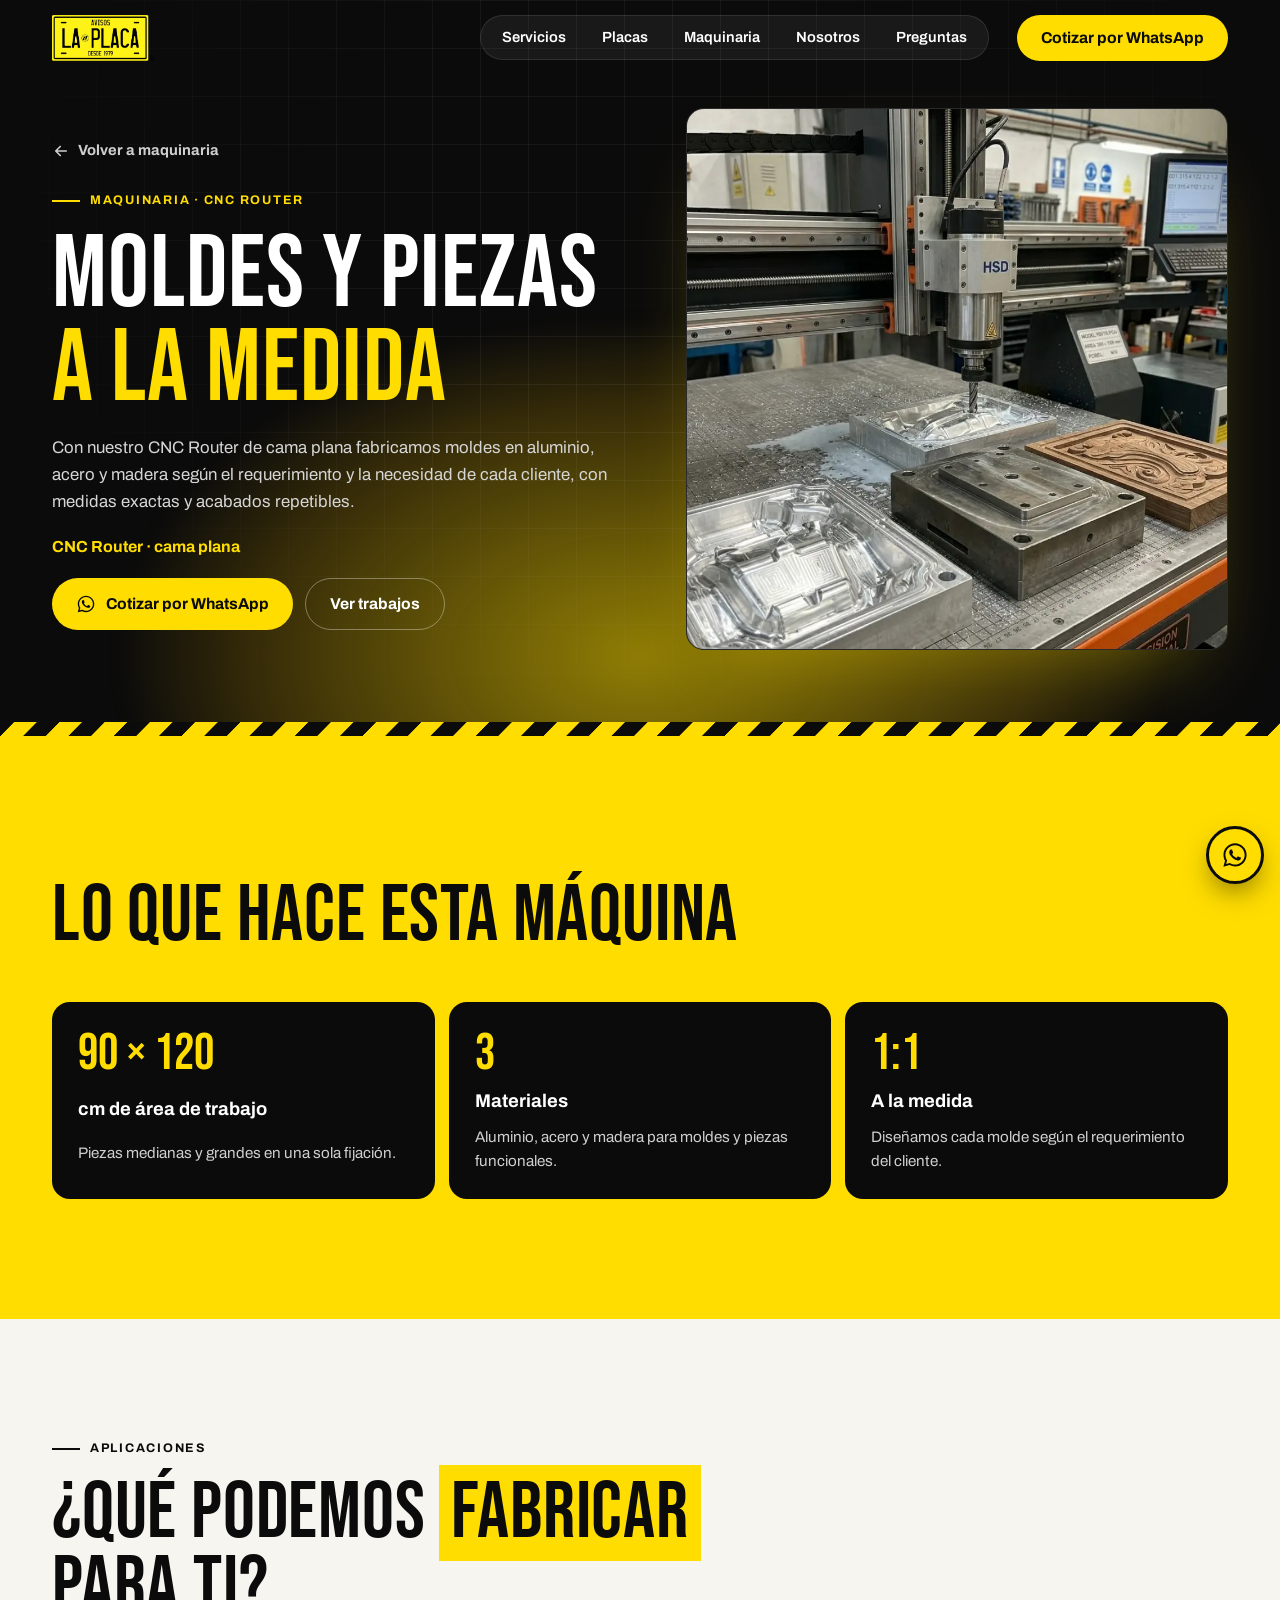
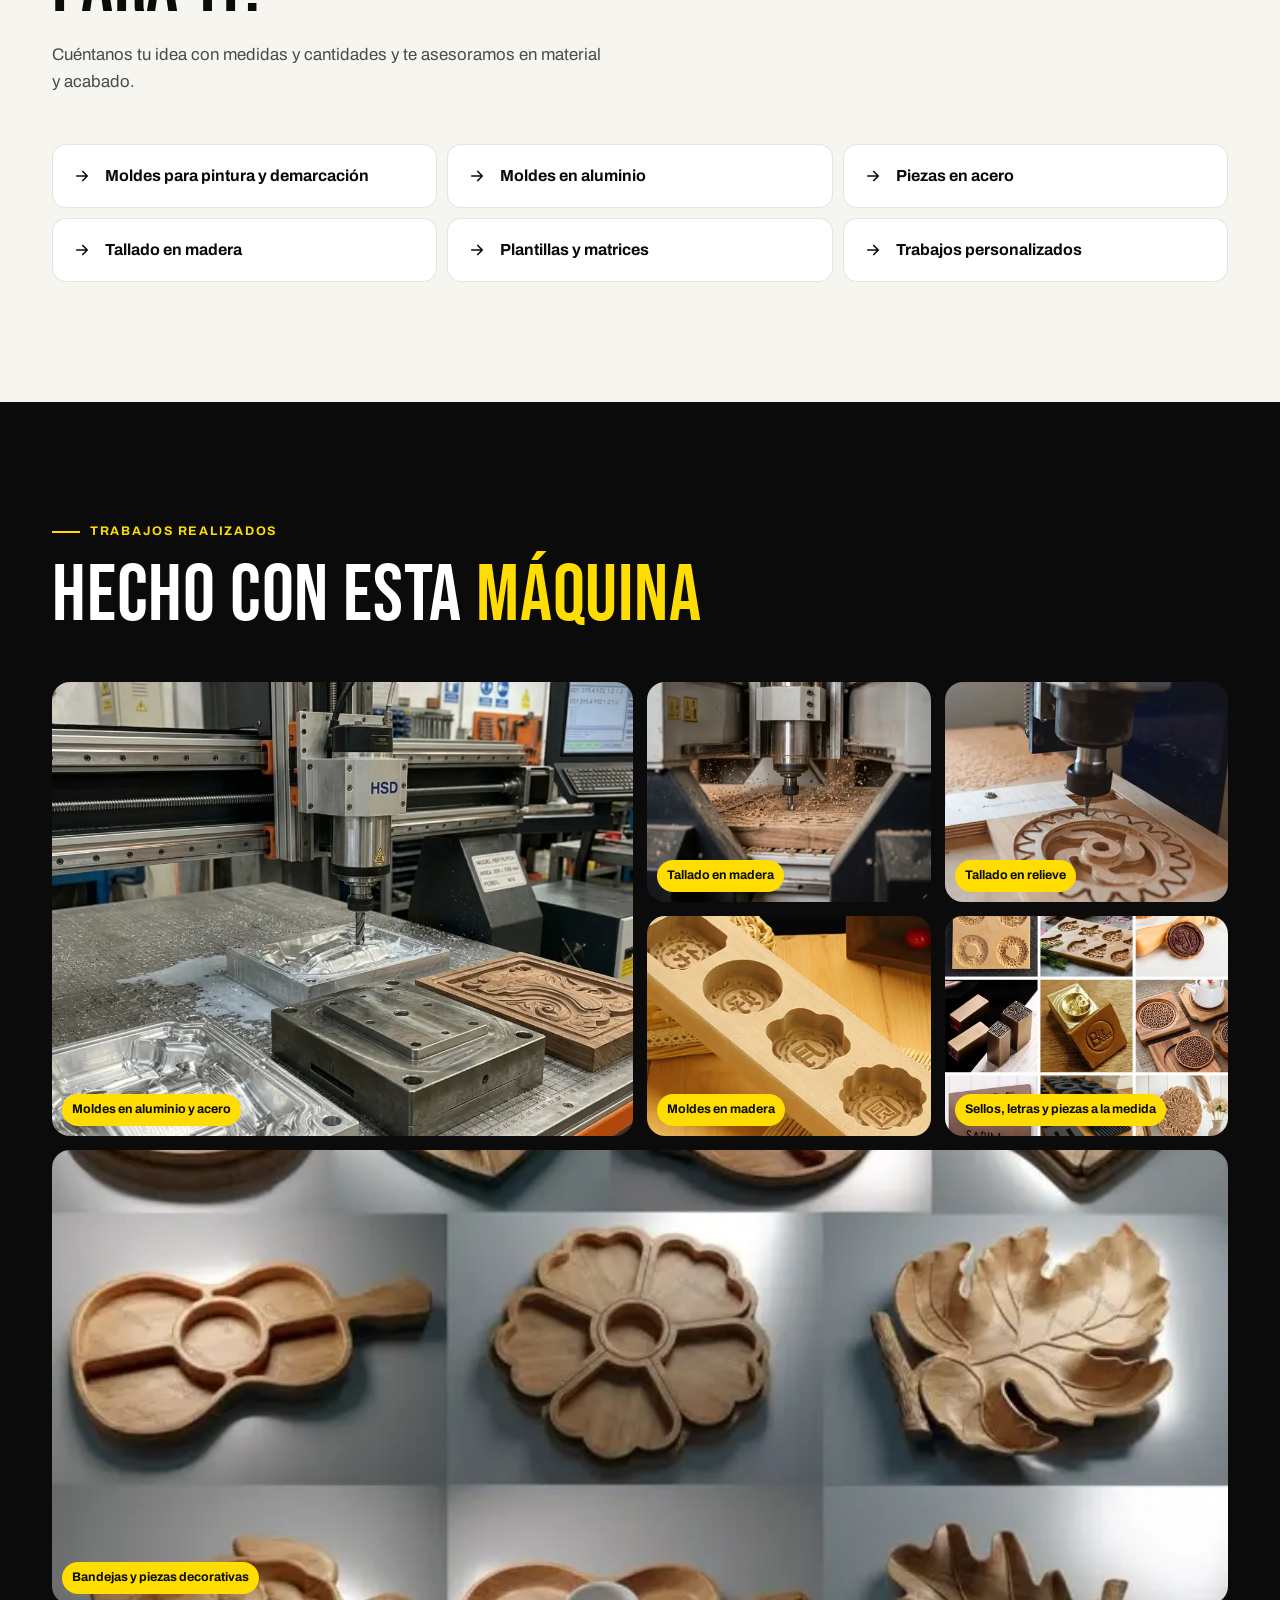
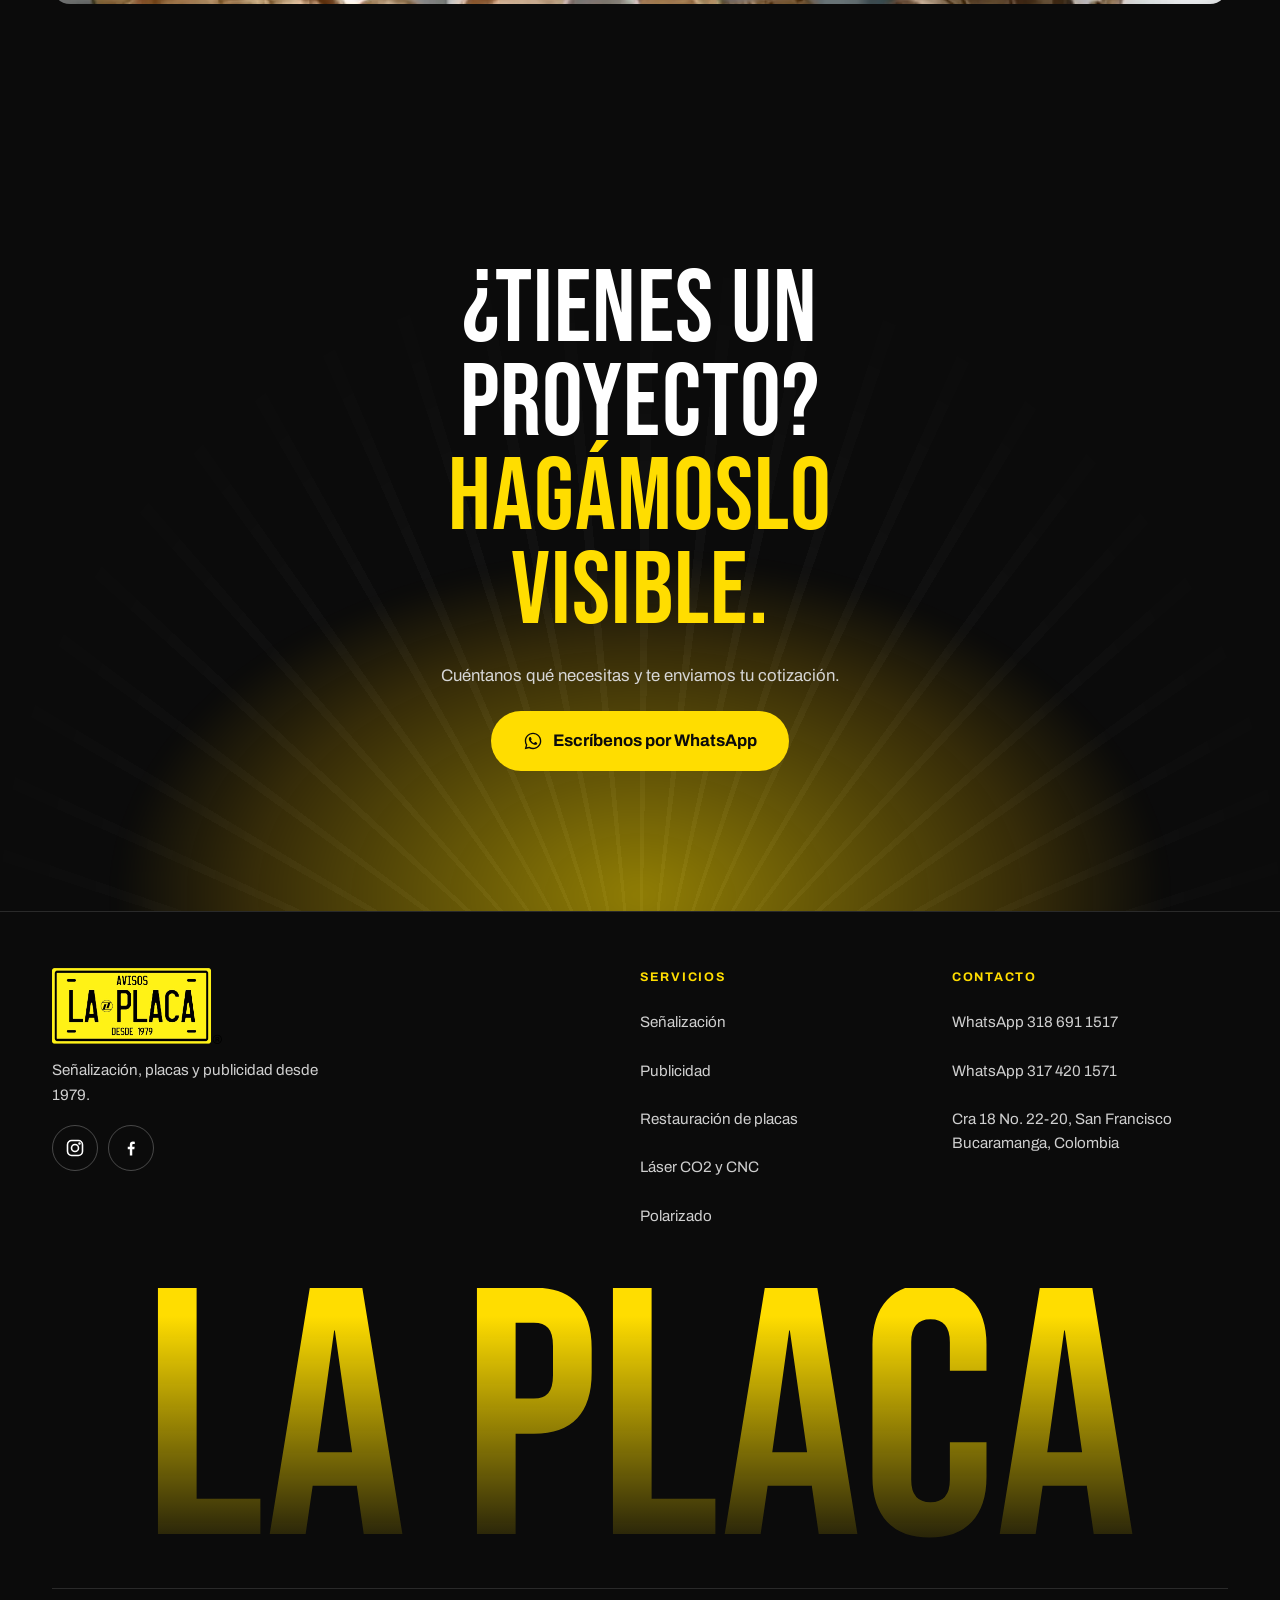
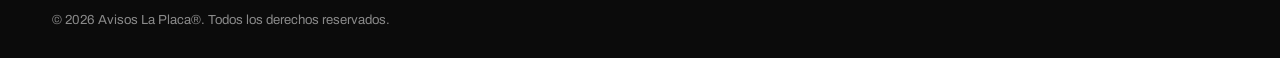
==== commit bc2ae9fd: "Imágenes de trabajos en la subpágina de CNC Router Co-Authored-By: Claude Opus 5.5 <noreply@anthropi" ====
--- a/cnc-router.html
+++ b/cnc-router.html
@@ -114,9 +114,10 @@
         <div class="gallery">
           <figure class="gallery__item gallery__item--tall" data-reveal><img src="assets/img/cnc-moldes-960.webp" srcset="assets/img/cnc-moldes-480.webp 480w, assets/img/cnc-moldes-960.webp 960w" sizes="(min-width: 768px) 50vw, 100vw" width="960" height="960" alt="Moldes de aluminio y acero mecanizados en el CNC" loading="lazy" decoding="async"><figcaption>Moldes en aluminio y acero</figcaption></figure>
           <figure class="gallery__item" data-reveal><img src="assets/img/cnc-madera-960.webp" srcset="assets/img/cnc-madera-480.webp 480w, assets/img/cnc-madera-960.webp 960w" sizes="(min-width: 768px) 25vw, 50vw" width="960" height="960" alt="Fresa del CNC Router tallando una pieza de madera" loading="lazy" decoding="async"><figcaption>Tallado en madera</figcaption></figure>
-          <figure class="gallery__item" data-reveal><div class="ph ph--dark"><span>Imagen temporal<br><small>Molde de demarcación</small></span></div><figcaption>Moldes de demarcación</figcaption></figure>
-          <figure class="gallery__item" data-reveal><div class="ph ph--dark"><span>Imagen temporal<br><small>Pieza en acero</small></span></div><figcaption>Piezas en acero</figcaption></figure>
-          <figure class="gallery__item" data-reveal><div class="ph ph--dark"><span>Imagen temporal<br><small>Plantilla a la medida</small></span></div><figcaption>Trabajos a la medida</figcaption></figure>
+          <figure class="gallery__item" data-reveal><img src="assets/img/cnc-tallado-engranaje-960.webp" srcset="assets/img/cnc-tallado-engranaje-480.webp 480w, assets/img/cnc-tallado-engranaje-960.webp 640w" sizes="(min-width: 768px) 25vw, 50vw" width="640" height="640" alt="Fresa del CNC Router tallando un engranaje en relieve sobre madera" loading="lazy" decoding="async"><figcaption>Tallado en relieve</figcaption></figure>
+          <figure class="gallery__item" data-reveal><img src="assets/img/cnc-molde-madera-960.webp" srcset="assets/img/cnc-molde-madera-480.webp 480w, assets/img/cnc-molde-madera-960.webp 500w" sizes="(min-width: 768px) 25vw, 50vw" width="500" height="500" alt="Molde de madera mecanizado con cuatro cavidades decoradas" loading="lazy" decoding="async"><figcaption>Moldes en madera</figcaption></figure>
+          <figure class="gallery__item" data-reveal><img src="assets/img/cnc-piezas-personalizadas-960.webp" srcset="assets/img/cnc-piezas-personalizadas-480.webp 480w, assets/img/cnc-piezas-personalizadas-960.webp 960w" sizes="(min-width: 768px) 25vw, 50vw" width="960" height="960" alt="Collage de piezas hechas con CNC: moldes en madera, sellos metálicos, números para fachada, letras corpóreas y piezas decorativas" loading="lazy" decoding="async"><figcaption>Sellos, letras y piezas a la medida</figcaption></figure>
+          <figure class="gallery__item gallery__item--full" data-reveal><img src="assets/img/cnc-bandejas-960.webp" srcset="assets/img/cnc-bandejas-480.webp 480w, assets/img/cnc-bandejas-960.webp 736w" sizes="(min-width: 768px) 100vw, 100vw" width="736" height="508" alt="Bandejas y piezas decorativas de madera talladas con CNC en distintas formas" loading="lazy" decoding="async"><figcaption>Bandejas y piezas decorativas</figcaption></figure>
         </div>
       </div>
     </section>
--- a/assets/css/styles.css
+++ b/assets/css/styles.css
@@ -564,6 +564,7 @@
 .gallery { display: grid; grid-template-columns: repeat(2, 1fr); gap: 10px; }
 .gallery__item { margin: 0; position: relative; border-radius: var(--radius); overflow: hidden; aspect-ratio: 1; }
 .gallery__item--tall { grid-column: span 2; aspect-ratio: 16 / 10; }
+.gallery__item--full { grid-column: 1 / -1; aspect-ratio: 16 / 10; }
 .gallery__item { background: var(--coal); }
 .gallery__item img { width: 100%; height: 100%; object-fit: cover; transition: transform .8s var(--ease-out); }
 .gallery__item:hover img { transform: scale(1.05); }
@@ -576,6 +577,8 @@
   .gallery { grid-template-columns: repeat(4, 1fr); grid-auto-rows: 220px; gap: 14px; }
   .gallery__item { aspect-ratio: auto; }
   .gallery__item--tall { grid-column: span 2; grid-row: span 2; aspect-ratio: auto; }
+  .gallery__item--wide { grid-column: span 2; }
+  .gallery__item--full { grid-row: span 2; aspect-ratio: auto; }
 }
 
 /* ---------- FAQ ---------- */
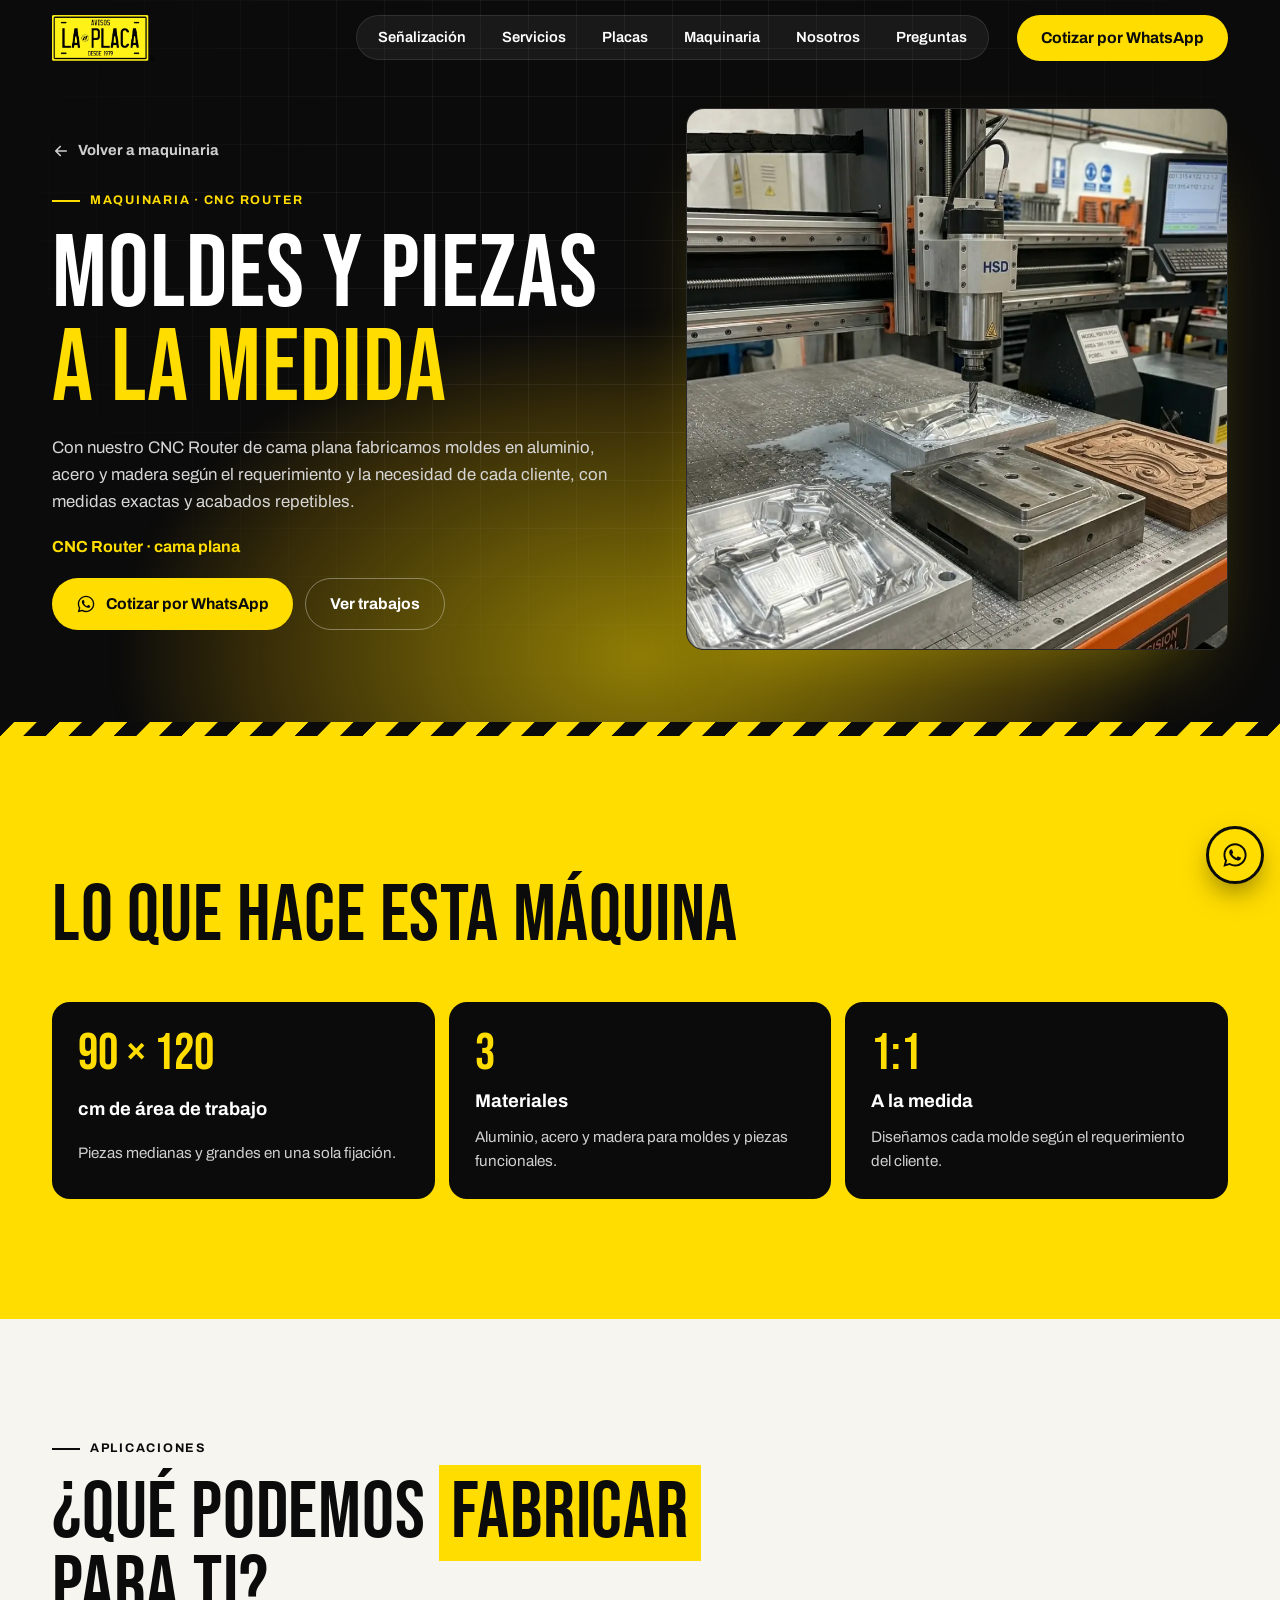
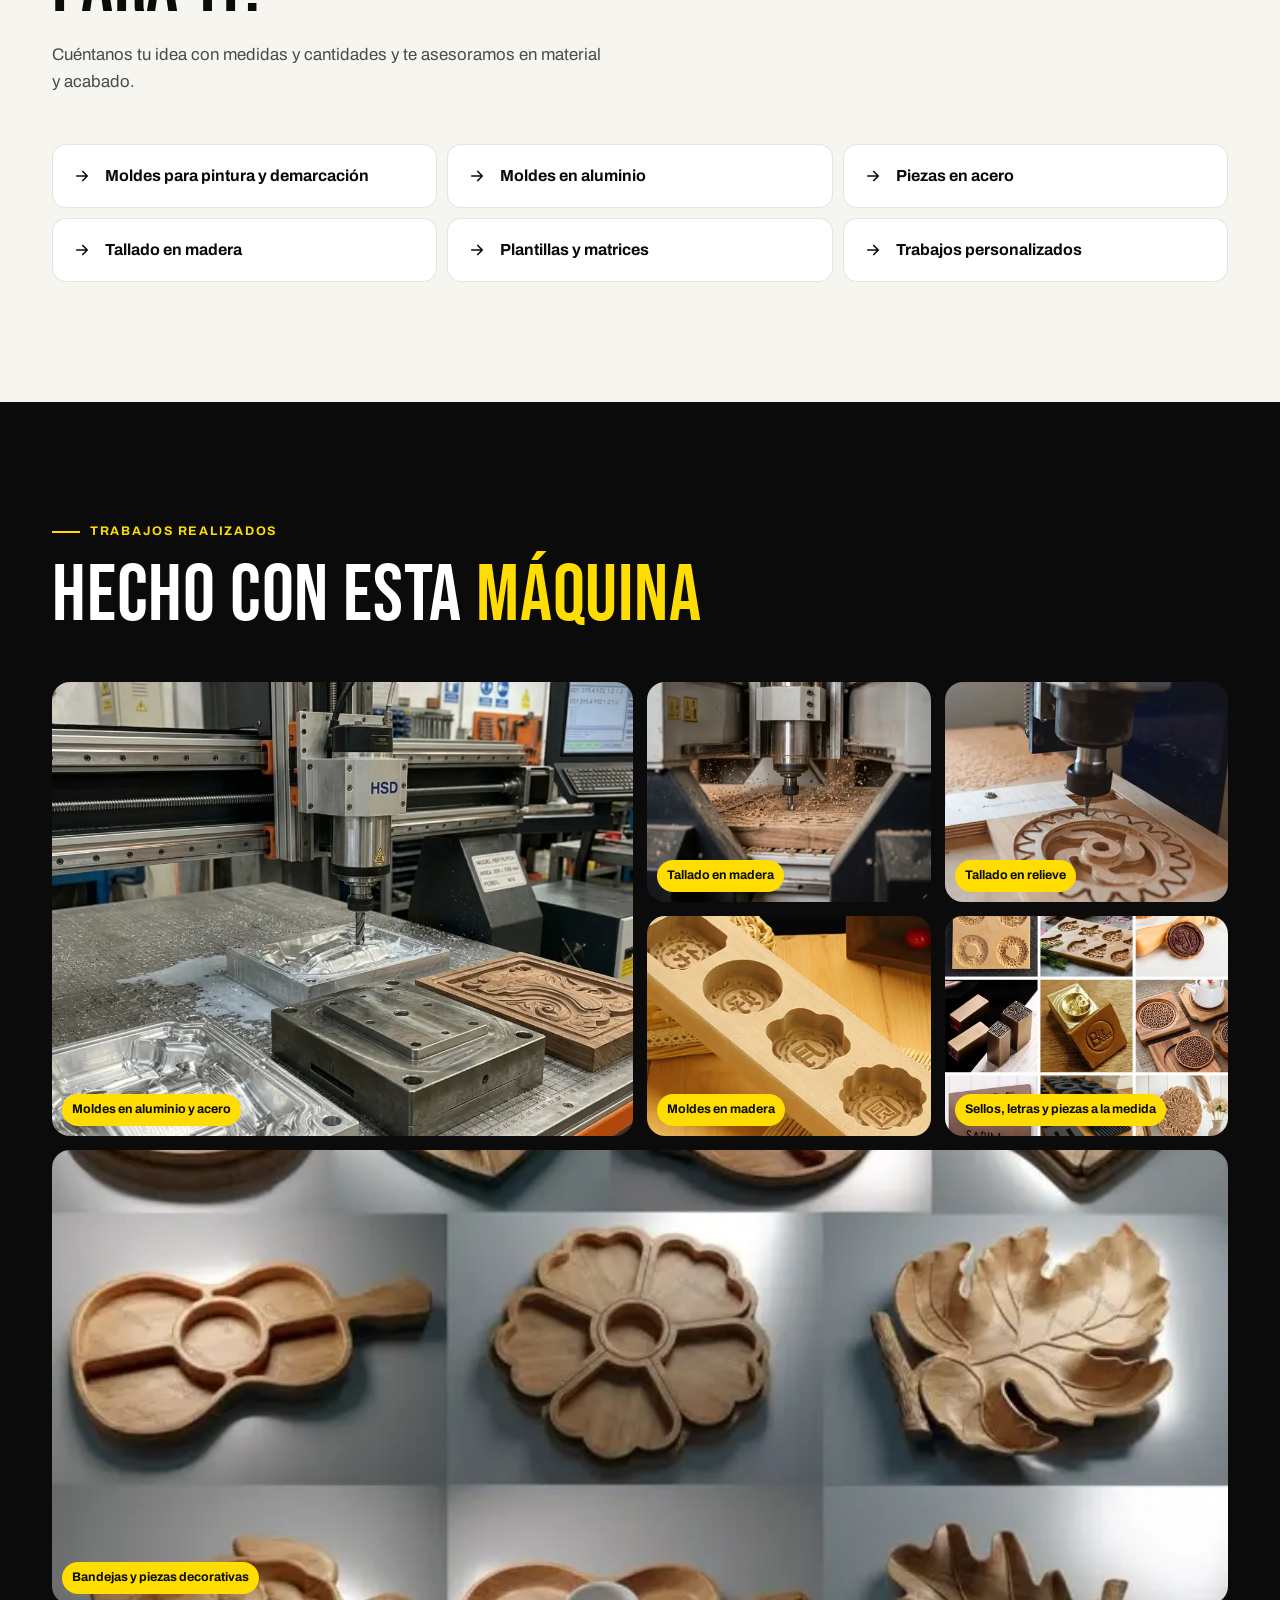
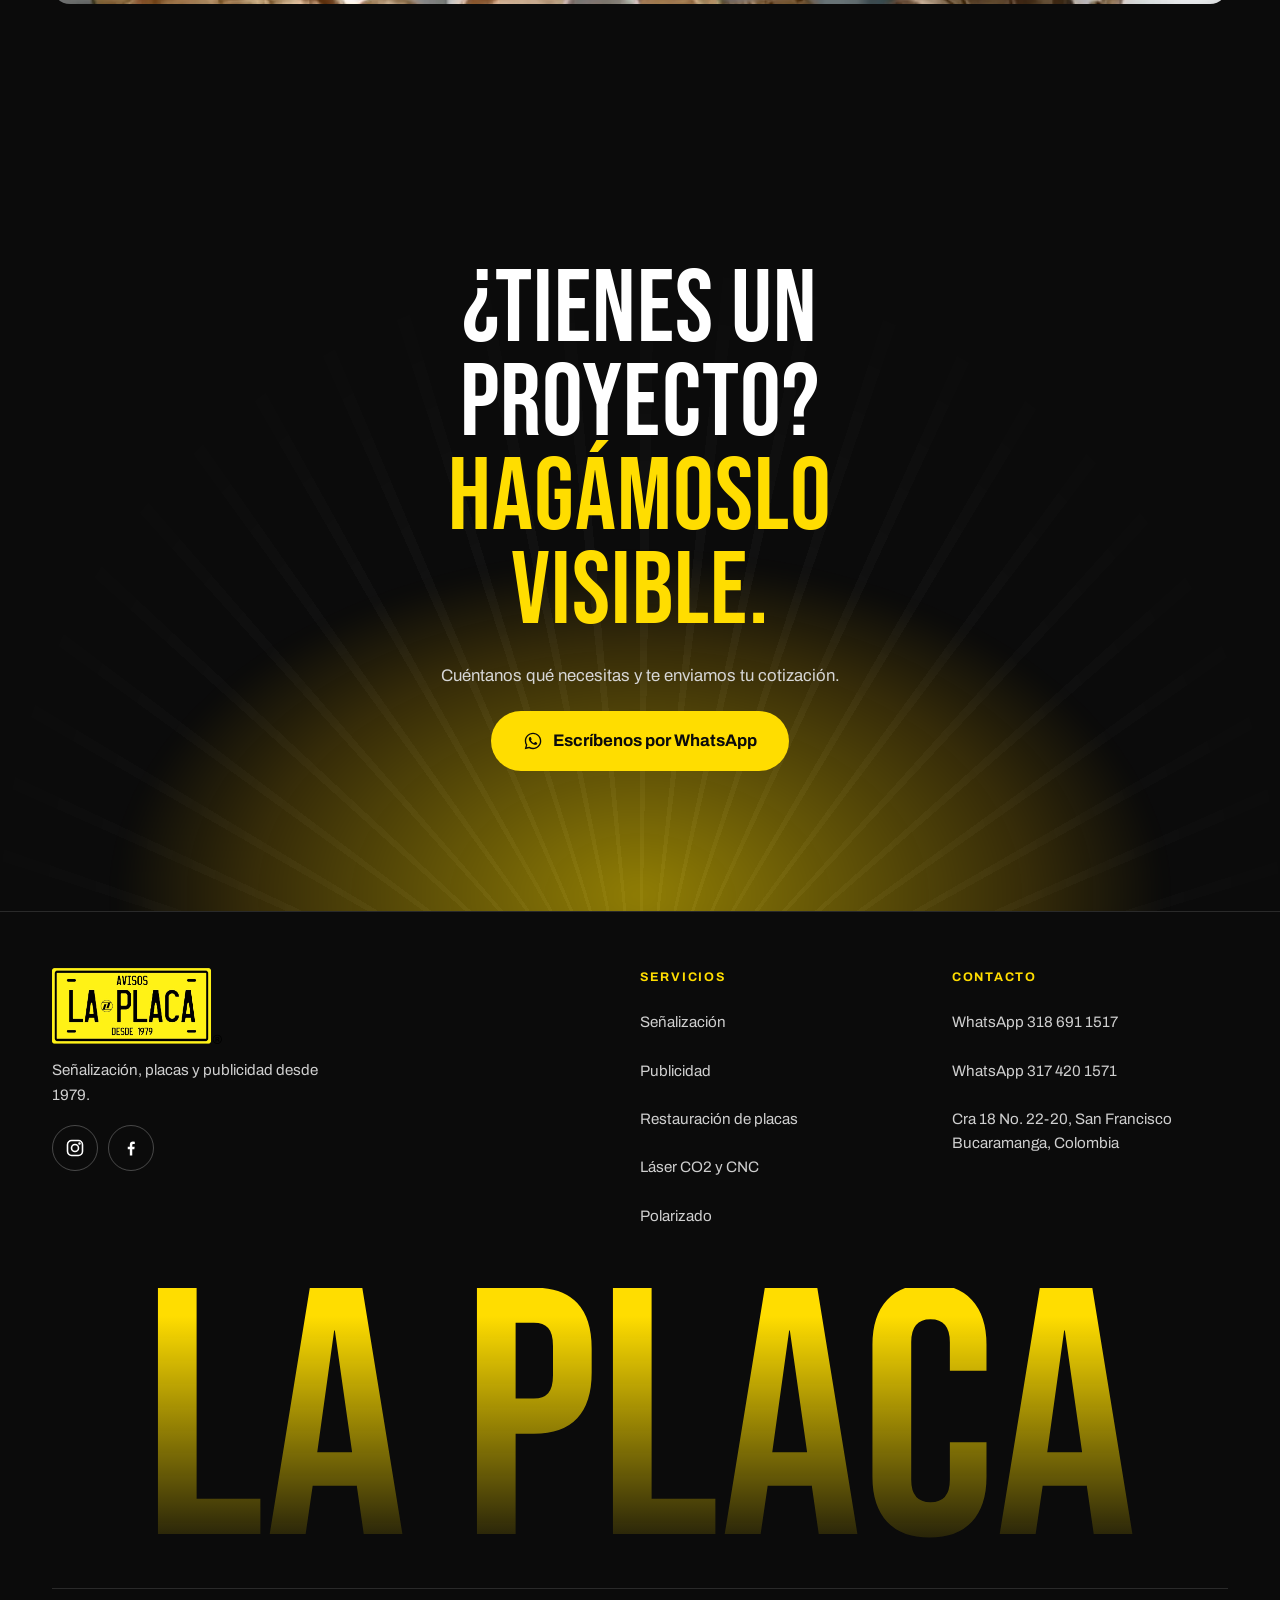
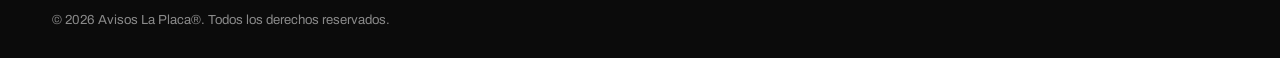
==== commit d03b47ed: "Sección de señalización, Mimaki UJV200-160 y plotter Mimaki CG-130AR Co-Authored-By: Claude Opus 5.5" ====
--- a/cnc-router.html
+++ b/cnc-router.html
@@ -12,7 +12,7 @@
   <link rel="preconnect" href="https://fonts.gstatic.com" crossorigin>
   <link href="https://fonts.googleapis.com/css2?family=Bebas+Neue&family=Archivo:wght@400;500;600;700;800&display=swap" rel="stylesheet">
   <link rel="preload" as="image" href="assets/img/logo-la-placa.webp" type="image/webp">
-  <link rel="stylesheet" href="assets/css/styles.css">
+  <link rel="stylesheet" href="assets/css/styles.css?v=20261103">
 </head>
 <body class="subpage">
 
@@ -30,6 +30,7 @@
 
       <nav class="nav" id="nav" aria-label="Principal">
         <ul class="nav__list">
+          <li><a href="index.html#senalizacion">Señalización</a></li>
           <li><a href="index.html#servicios">Servicios</a></li>
           <li><a href="index.html#placas">Placas</a></li>
           <li><a href="index.html#maquinaria">Maquinaria</a></li>
@@ -194,6 +195,6 @@
     <symbol id="i-fb" viewBox="0 0 24 24"><path fill="currentColor" d="M13.5 21v-7.5h2.5l.4-3h-2.9V8.6c0-.87.25-1.46 1.5-1.46h1.55V4.47A20.6 20.6 0 0 0 14.3 4.3c-2.2 0-3.7 1.34-3.7 3.8v2.4H8.1v3h2.5V21h2.9Z"/></symbol>
   </svg>
 
-  <script src="assets/js/main.js" defer></script>
+  <script src="assets/js/main.js?v=20261103" defer></script>
 </body>
 </html>
--- a/assets/css/styles.css
+++ b/assets/css/styles.css
@@ -398,7 +398,7 @@
   .card__body { padding: 36px; justify-content: center; }
 }
 @media (min-width: 1024px) {
-  .bento { grid-template-columns: repeat(3, 1fr); grid-auto-rows: minmax(260px, auto); }
+  .bento { grid-template-columns: repeat(4, 1fr); grid-auto-rows: minmax(260px, auto); }
   .card--feature { grid-column: span 2; grid-row: span 2; grid-template-columns: 1fr; grid-template-rows: 1fr auto; }
   .card__media { aspect-ratio: 16 / 9; min-height: 0; }
   .card { padding: 30px; }
@@ -476,7 +476,7 @@
 }
 .machine:hover { border-color: var(--yellow); transform: translateY(-4px); }
 .machine__media { aspect-ratio: 16 / 10; border-radius: var(--radius-sm); overflow: hidden; background: var(--coal); }
-.machine__media img { width: 100%; height: 100%; object-fit: cover; transition: transform .8s var(--ease-out); }
+.machine__media img { width: 100%; height: 100%; object-fit: cover; background: var(--white); transition: transform .8s var(--ease-out); }
 .machine:hover .machine__media img { transform: scale(1.05); }
 .machine__body { padding: 16px 12px 14px; display: grid; gap: 10px; align-content: start; }
 .machine h3 { font-family: var(--font-display); font-weight: 400; font-size: 2rem; line-height: 1; text-transform: uppercase; }
@@ -491,7 +491,8 @@
 .spec strong { font-size: 3.2rem; line-height: 1; font-weight: 400; }
 .spec span { font-size: 2rem; color: var(--white); }
 .spec em { font-family: var(--font-body); font-style: normal; color: var(--muted); font-size: .9rem; }
-@media (min-width: 768px) { .machines { grid-template-columns: repeat(3, 1fr); } }
+@media (min-width: 768px) { .machines { grid-template-columns: repeat(2, 1fr); } }
+@media (min-width: 1100px) { .machines { grid-template-columns: repeat(4, 1fr); } }
 
 /* ---------- Proceso ---------- */
 .process { display: grid; gap: 14px; counter-reset: p; }
@@ -723,3 +724,56 @@
 .apps .ico { width: 18px; height: 18px; flex: none; }
 @media (min-width: 768px) { .apps { grid-template-columns: repeat(2, 1fr); } }
 @media (min-width: 1024px) { .apps { grid-template-columns: repeat(3, 1fr); } }
+
+/* =========================================================
+   SEÑALIZACIÓN — sección principal
+   ========================================================= */
+.senal__intro { display: grid; gap: 32px; margin-bottom: 40px; }
+.senal__intro .section__head { margin-bottom: 0; }
+.signs--wide { min-width: 0; min-height: 0; border-radius: var(--radius); overflow: hidden; border: 3px solid var(--yellow); background: var(--coal); }
+.signs--wide .signs__slide img { width: 100%; height: 100%; object-fit: cover; }
+@media (min-width: 1024px) {
+  .senal__intro { grid-template-columns: 1fr 1.1fr; align-items: center; gap: 56px; }
+}
+
+.tapes { display: grid; gap: 12px; margin-bottom: 40px; }
+.tapes li {
+  position: relative; padding: 22px 22px 22px 26px; border-radius: var(--radius);
+  background: var(--yellow); color: var(--black); display: grid; gap: 6px; overflow: hidden;
+}
+.tapes li::after {
+  content: ""; position: absolute; right: 0; top: 0; bottom: 0; width: 26px;
+  background: repeating-linear-gradient(-45deg, var(--black) 0 8px, transparent 8px 16px);
+}
+.tapes__tag { font-size: .72rem; font-weight: 800; letter-spacing: .14em; text-transform: uppercase; }
+.tapes h3 { font-family: var(--font-display); font-weight: 400; font-size: 2rem; line-height: 1; text-transform: uppercase; }
+.tapes p { color: #2B2B2B; font-size: .95rem; padding-right: 30px; }
+@media (min-width: 768px) { .tapes { grid-template-columns: 1fr 1fr; } }
+
+.sig-grid { display: grid; grid-template-columns: repeat(2, 1fr); gap: 12px; }
+.sig-card {
+  background: var(--ink); border: 1px solid var(--line-dark); border-radius: var(--radius);
+  padding: 10px 10px 16px; display: grid; gap: 8px; align-content: start;
+  transition: border-color .3s, transform .4s var(--ease-out);
+}
+.sig-card:hover { border-color: var(--yellow); transform: translateY(-4px); }
+.sig-card__media { margin: 0; aspect-ratio: 1; border-radius: var(--radius-sm); overflow: hidden; background: var(--coal); }
+.sig-card__media img { width: 100%; height: 100%; object-fit: cover; transition: transform .8s var(--ease-out); }
+.sig-card:hover .sig-card__media img { transform: scale(1.05); }
+.sig-card__media .ph { border-radius: var(--radius-sm); }
+.sig-card h3 { font-family: var(--font-display); font-weight: 400; font-size: 1.45rem; line-height: 1; text-transform: uppercase; padding: 6px 6px 0; }
+.sig-card p { color: #CFCFCF; font-size: .86rem; padding: 0 6px; }
+.sig-card--big { grid-column: span 2; }
+.sig-card--big .sig-card__media { aspect-ratio: 16 / 10; }
+.sig-card--big h3 { font-size: 2rem; }
+@media (min-width: 1024px) {
+  .sig-grid { grid-template-columns: repeat(3, 1fr); gap: 16px; }
+  .sig-card--big .sig-card__media { aspect-ratio: 2.05 / 1; }
+}
+
+.senal__foot {
+  margin-top: 32px; display: flex; flex-wrap: wrap; align-items: center; justify-content: space-between; gap: 16px 24px;
+  padding: 22px; border-radius: var(--radius); border: 1px dashed rgba(255, 255, 255, .25);
+}
+.senal__foot p { flex: 1 1 320px; color: #CFCFCF; }
+.senal__foot strong { color: var(--white); }
